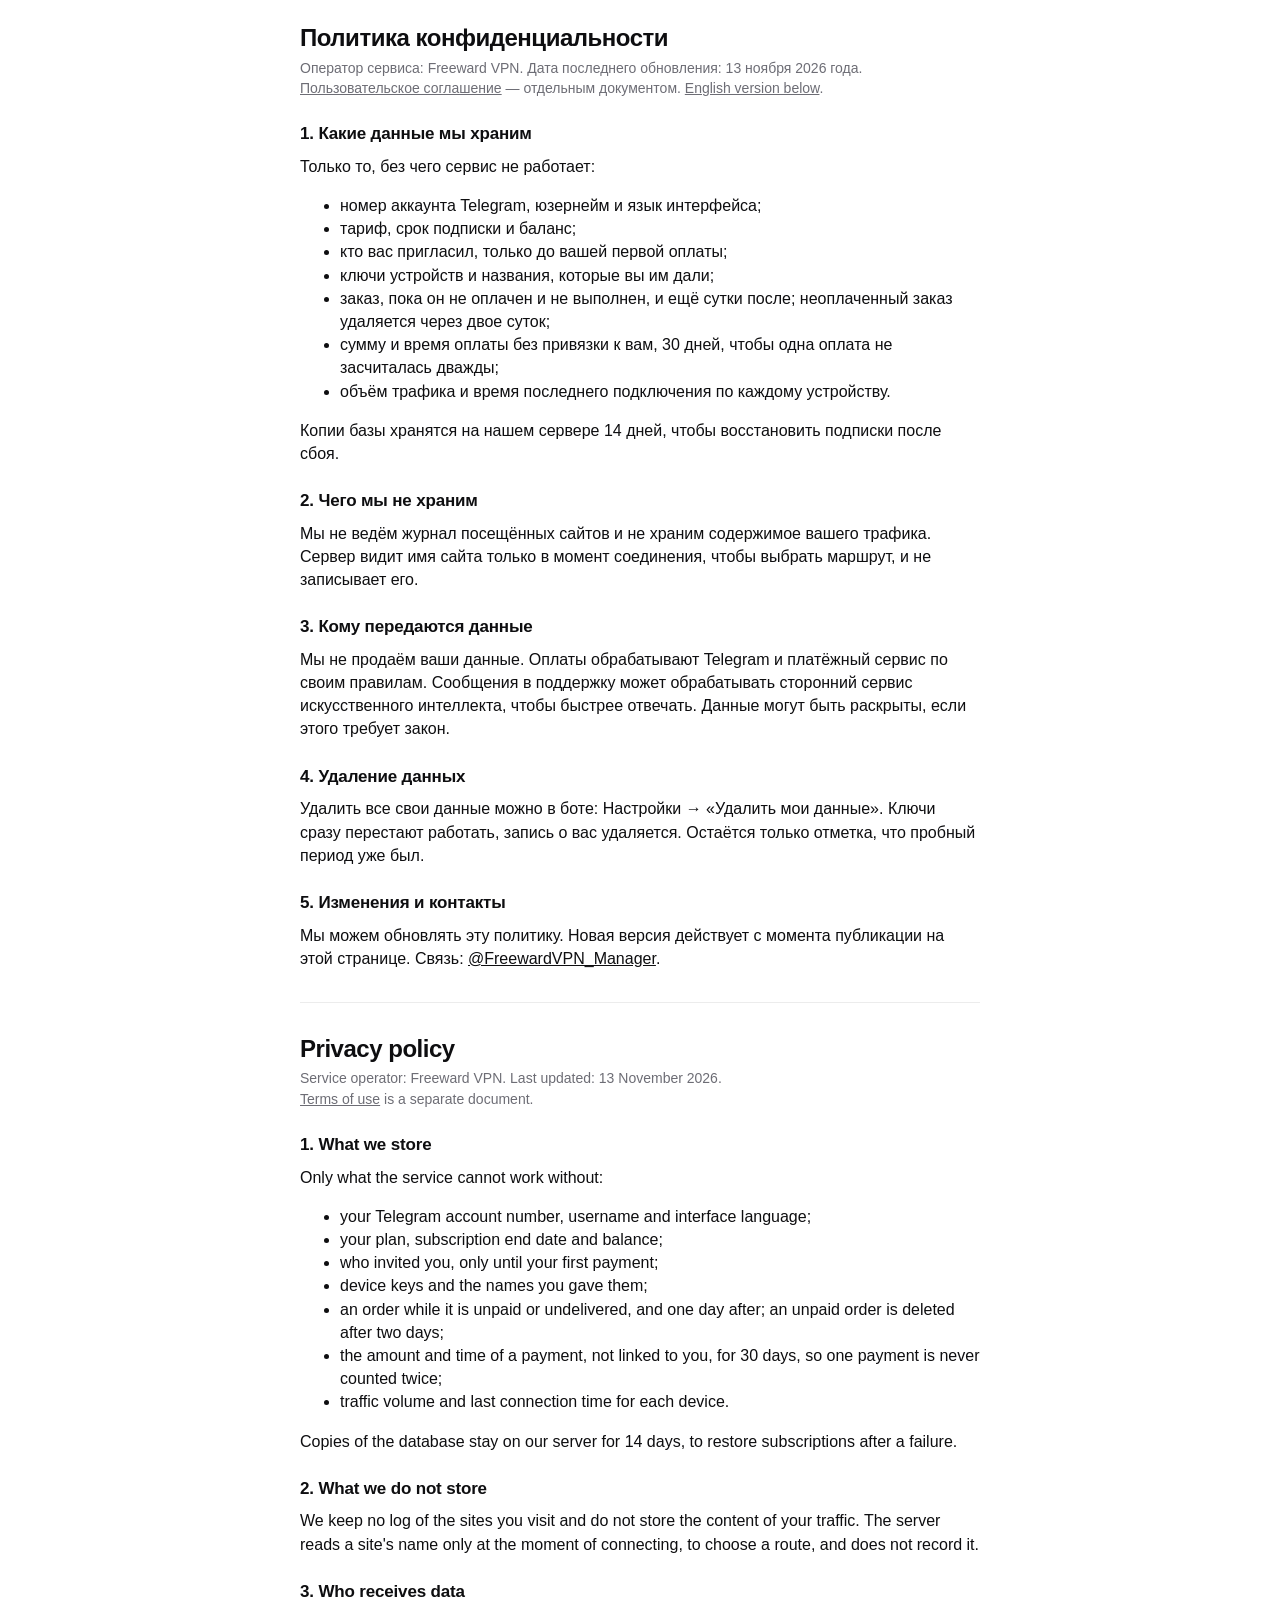
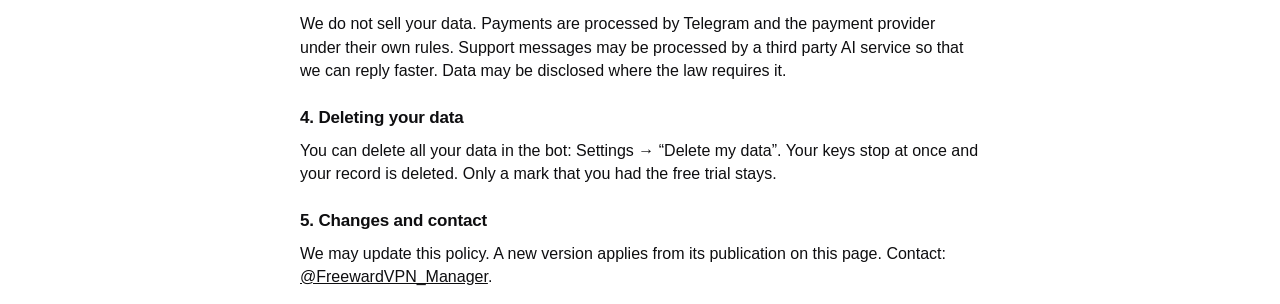
==== privacy.html @ 2f69c4b9 "Freeward VPN: public site for payment moderation" ====
<!doctype html>
<html>
<head>
  <meta charset="utf-8">
  <meta name="viewport" content="width=device-width, initial-scale=1">
  <title>Freeward VPN: политика конфиденциальности</title>
  <link rel="stylesheet" href="style.css">
</head>
<body class="document">
  <main>
    <h1>Политика конфиденциальности</h1>
    <p class="hint">Оператор сервиса: Freeward VPN. Дата последнего обновления: 13 ноября 2026 года.</p>
    <p class="hint"><a href="terms.html">Пользовательское соглашение</a> — отдельным документом. <a href="#en">English version below</a>.</p>

    <h2>1. Какие данные мы храним</h2>
    <p>Только то, без чего сервис не работает:</p>
    <ul>
      <li>номер аккаунта Telegram, юзернейм и язык интерфейса;</li>
      <li>тариф, срок подписки и баланс;</li>
      <li>кто вас пригласил, только до вашей первой оплаты;</li>
      <li>ключи устройств и названия, которые вы им дали;</li>
      <li>заказ, пока он не оплачен и не выполнен, и ещё сутки после; неоплаченный заказ удаляется через двое суток;</li>
      <li>сумму и время оплаты без привязки к вам, 30 дней, чтобы одна оплата не засчиталась дважды;</li>
      <li>объём трафика и время последнего подключения по каждому устройству.</li>
    </ul>
    <p>Копии базы хранятся на нашем сервере 14 дней, чтобы восстановить подписки после сбоя.</p>

    <h2>2. Чего мы не храним</h2>
    <p>Мы не ведём журнал посещённых сайтов и не храним содержимое вашего трафика. Сервер видит имя сайта только в момент соединения, чтобы выбрать маршрут, и не записывает его.</p>

    <h2>3. Кому передаются данные</h2>
    <p>Мы не продаём ваши данные. Оплаты обрабатывают Telegram и платёжный сервис по своим правилам. Сообщения в поддержку может обрабатывать сторонний сервис искусственного интеллекта, чтобы быстрее отвечать. Данные могут быть раскрыты, если этого требует закон.</p>

    <h2>4. Удаление данных</h2>
    <p>Удалить все свои данные можно в боте: Настройки → «Удалить мои данные». Ключи сразу перестают работать, запись о вас удаляется. Остаётся только отметка, что пробный период уже был.</p>

    <h2>5. Изменения и контакты</h2>
    <p>Мы можем обновлять эту политику. Новая версия действует с момента публикации на этой странице. Связь: <a href="https://t.me/FreewardVPN_Manager">@FreewardVPN_Manager</a>.</p>

    <hr>

    <h1 id="en">Privacy policy</h1>
    <p class="hint">Service operator: Freeward VPN. Last updated: 13 November 2026.</p>
    <p class="hint"><a href="terms.html">Terms of use</a> is a separate document.</p>

    <h2>1. What we store</h2>
    <p>Only what the service cannot work without:</p>
    <ul>
      <li>your Telegram account number, username and interface language;</li>
      <li>your plan, subscription end date and balance;</li>
      <li>who invited you, only until your first payment;</li>
      <li>device keys and the names you gave them;</li>
      <li>an order while it is unpaid or undelivered, and one day after; an unpaid order is deleted after two days;</li>
      <li>the amount and time of a payment, not linked to you, for 30 days, so one payment is never counted twice;</li>
      <li>traffic volume and last connection time for each device.</li>
    </ul>
    <p>Copies of the database stay on our server for 14 days, to restore subscriptions after a failure.</p>

    <h2>2. What we do not store</h2>
    <p>We keep no log of the sites you visit and do not store the content of your traffic. The server reads a site's name only at the moment of connecting, to choose a route, and does not record it.</p>

    <h2>3. Who receives data</h2>
    <p>We do not sell your data. Payments are processed by Telegram and the payment provider under their own rules. Support messages may be processed by a third party AI service so that we can reply faster. Data may be disclosed where the law requires it.</p>

    <h2>4. Deleting your data</h2>
    <p>You can delete all your data in the bot: Settings → “Delete my data”. Your keys stop at once and your record is deleted. Only a mark that you had the free trial stays.</p>

    <h2>5. Changes and contact</h2>
    <p>We may update this policy. A new version applies from its publication on this page. Contact: <a href="https://t.me/FreewardVPN_Manager">@FreewardVPN_Manager</a>.</p>
  </main>
</body>
</html>
---- style.css ----
/* One black and white look, the same as the logo. Telegram's own theme colours
   are not used: they differ between apps and turn the brand a muddy blue. */
:root {
  --bg: #ffffff;
  --surface: #f4f4f6;
  --soft: #e9e9ed;
  --line: rgb(14 14 16 / .08);
  --fg: #0e0e10;
  --muted: #6d6d75;
  --accent: #0e0e10;
  --on-accent: #ffffff;
  --good: #1f9d55;
  --bad: #d6453d;

  /* A soft overshoot, the feel of iOS springs. */
  --spring: linear(0, .009, .035 2.1%, .141 4.4%, .723 12.9%, .938 16.7%, 1.017, 1.077,
    1.121, 1.149 24.3%, 1.159, 1.163, 1.161, 1.154 29.9%, 1.129 32.8%, 1.051 39.6%,
    1.017 43.1%, .991, .977 51%, .974 53.8%, .975 57.1%, .997 69.8%, 1.003 76.9%, 1);
  --smooth: cubic-bezier(.22, 1, .36, 1);
  --tab-height: 62px;
  --bottom: max(env(safe-area-inset-bottom), var(--tg-safe-area-inset-bottom, 0px));
}

:root[data-theme="dark"] {
  --bg: #0e0e10;
  --surface: #18181c;
  --soft: #26262c;
  --line: rgb(255 255 255 / .08);
  --fg: #ffffff;
  --muted: #92929b;
  --accent: #ffffff;
  --on-accent: #0e0e10;
  --good: #37c978;
  --bad: #ff6b62;
}

@media (prefers-color-scheme: dark) {
  :root:not([data-theme="light"]) {
    --bg: #0e0e10;
    --surface: #18181c;
    --soft: #26262c;
    --line: rgb(255 255 255 / .08);
    --fg: #ffffff;
    --muted: #92929b;
    --accent: #ffffff;
    --on-accent: #0e0e10;
    --good: #37c978;
    --bad: #ff6b62;
  }
}

* { box-sizing: border-box; -webkit-tap-highlight-color: transparent; }

html { background: var(--bg); }

body {
  margin: 0;
  min-height: 100vh;
  overflow-x: hidden;
  background: var(--bg);
  color: var(--fg);
  font: 16px/1.45 -apple-system, BlinkMacSystemFont, "Segoe UI", Roboto, "Helvetica Neue", sans-serif;
  -webkit-font-smoothing: antialiased;
}

main {
  width: 100%;
  max-width: 520px;
  margin: 0 auto;
  padding: 16px 16px calc(var(--tab-height) + var(--bottom) + 24px);
}

/* Everything on a screen arrives one after another, from where the finger went. */
section > *, .tiles > *, #more-list > *, #device-list > * { animation: rise .6s var(--smooth) backwards; }
section > :nth-child(2) { animation-delay: .03s; }
section > :nth-child(3) { animation-delay: .06s; }
section > :nth-child(4) { animation-delay: .09s; }
section > :nth-child(5) { animation-delay: .12s; }
section > :nth-child(n + 6) { animation-delay: .15s; }
.tiles > :nth-child(1), #more-list > :nth-child(1), #device-list > :nth-child(1) { animation-delay: .08s; }
.tiles > :nth-child(2), #more-list > :nth-child(2), #device-list > :nth-child(2) { animation-delay: .12s; }
.tiles > :nth-child(3), #more-list > :nth-child(3), #device-list > :nth-child(3) { animation-delay: .16s; }
.tiles > :nth-child(4), #more-list > :nth-child(4), #device-list > :nth-child(4) { animation-delay: .2s; }
#more-list > :nth-child(n + 5), #device-list > :nth-child(n + 5) { animation-delay: .24s; }

h1 { font-size: 28px; line-height: 1.15; letter-spacing: -.025em; margin: 8px 0 6px; font-weight: 750; }
h2 { font-size: 17px; letter-spacing: -.01em; margin: 26px 0 8px; font-weight: 700; }
p { margin: 0; }
.muted { color: var(--muted); }
.small { font-size: 14px; }
.center { text-align: center; margin-top: 20px; }
.pre { white-space: pre-line; }

@keyframes rise {
  from { opacity: 0; transform: translate(var(--from-x, 0), var(--from-y, 12px)); }
  to { opacity: 1; transform: none; }
}

@keyframes grow { from { transform: scaleX(0); } }
@keyframes pop { 40% { transform: scale(1.22); } }

@keyframes logo-in {
  from { opacity: 0; transform: scale(.4) rotate(-14deg); }
  to { opacity: 1; transform: none; }
}

@keyframes breathe { 50% { transform: scale(1.05); } }

/* Top line of the home screen. */
.top { display: flex; align-items: center; gap: 10px; }
.top strong { font-size: 17px; letter-spacing: -.01em; flex: 1; }

.cross {
  width: 20px;
  height: 26px;
  background: var(--fg);
  mask: url(logo.svg) center / contain no-repeat;
  -webkit-mask: url(logo.svg) center / contain no-repeat;
}

.pill {
  display: inline-flex;
  align-items: center;
  gap: 7px;
  padding: 6px 12px;
  border-radius: 99px;
  background: var(--surface);
  color: var(--muted);
  font-size: 13px;
  font-weight: 600;
}

.pill::before {
  content: "";
  width: 8px;
  height: 8px;
  border-radius: 50%;
  background: var(--muted);
}

.pill.on { color: var(--fg); }
.pill.on::before { background: var(--good); animation: pulse 2.2s ease-out infinite; }

@keyframes pulse {
  0% { box-shadow: 0 0 0 0 color-mix(in srgb, var(--good) 55%, transparent); }
  70%, 100% { box-shadow: 0 0 0 9px transparent; }
}

/* The living substance is the heart of the home screen. */
.hero { text-align: center; padding: 8px 0 18px; }
.hero h1 { margin-top: 0; }

.orb {
  display: grid;
  place-items: center;
  width: 216px;
  height: 216px;
  margin: 6px auto 8px;
}

.orb canvas { grid-area: 1 / 1; width: 100%; height: 100%; }

.orb .mark {
  grid-area: 1 / 1;
  width: 30px;
  height: 38px;
  background: var(--bg);
  mask: url(logo.svg) center / contain no-repeat;
  -webkit-mask: url(logo.svg) center / contain no-repeat;
}

.orb { transition: opacity .5s ease; animation: orb-in .8s var(--spring) backwards; }
.orb.sleep { opacity: .28; }

@keyframes orb-in {
  from { opacity: 0; transform: scale(.6); }
  to { opacity: 1; transform: none; }
}

.bar {
  height: 6px;
  max-width: 260px;
  margin: 14px auto 0;
  border-radius: 99px;
  background: var(--soft);
  overflow: hidden;
}

.bar i {
  display: block;
  height: 100%;
  border-radius: 99px;
  background: var(--fg);
  transform-origin: left;
  animation: grow 1.2s var(--smooth) .25s both;
}

.bar.low i { background: var(--bad); }

/* Buttons sink under the finger and spring back. */
button {
  display: flex;
  align-items: center;
  justify-content: center;
  gap: 8px;
  width: 100%;
  min-height: 52px;
  padding: 14px 16px;
  border: 0;
  border-radius: 16px;
  background: var(--surface);
  color: var(--fg);
  font: inherit;
  font-weight: 650;
  text-align: center;
  cursor: pointer;
  transition: transform .45s var(--spring), background-color .2s ease, color .2s ease, opacity .2s ease;
}

button:active { transform: scale(.97); transition-duration: .1s; }
button:disabled { opacity: .5; }
svg { flex: none; width: 22px; height: 22px; fill: currentColor; fill-rule: evenodd; }
.primary { background: var(--accent); color: var(--on-accent); }
.ghost { background: var(--surface); }
.ghost.small { width: auto; min-height: 38px; padding: 8px 14px; border-radius: 12px; background: var(--soft); font-size: 14px; flex: none; }
.stack { display: grid; gap: 8px; }
#screen-devices .primary, #screen-friends .primary, #doctor-fix { margin-top: 12px; }
#copy-ref, #doctor-support { margin-top: 8px; }

.panel {
  margin-top: 14px;
  padding: 16px;
  border-radius: 20px;
  background: var(--surface);
}

.panel h2 { margin: 0 0 10px; }

.steps { list-style: none; margin: 0; padding: 0; display: grid; gap: 12px; }
.steps li { display: flex; align-items: center; gap: 12px; }
.steps span { flex: 1; font-size: 15px; line-height: 1.3; }

.steps b {
  flex: none;
  display: grid;
  place-items: center;
  width: 28px;
  height: 28px;
  border-radius: 50%;
  background: var(--accent);
  color: var(--on-accent);
  font-size: 14px;
}

/* Four doors on the home screen. */
.tiles { display: grid; grid-template-columns: 1fr 1fr; gap: 8px; margin-top: 14px; }

.tile {
  display: block;
  min-height: 104px;
  padding: 14px;
  border-radius: 20px;
  text-align: left;
  font-weight: 650;
  line-height: 1.25;
}

.tile svg { display: block; margin-bottom: 12px; }
.tile small { display: block; margin-top: 2px; color: var(--muted); font-weight: 500; font-size: 13px; }

/* Rows in a list: devices, plans and the "More" tab. */
.list { display: grid; gap: 8px; margin-top: 14px; }
h2 + .list, h2 + .chips { margin-top: 0; }

.row {
  display: flex;
  align-items: center;
  justify-content: flex-start;
  min-height: 60px;
  padding: 12px 14px;
  gap: 12px;
  text-align: left;
  font-weight: 600;
  border-radius: 18px;
  background: var(--surface);
  outline: 2px solid transparent;
  outline-offset: -2px;
  transition: transform .5s var(--spring), outline-color .2s ease, background-color .2s ease;
}

.row > span:not(.icon):not(.end) { flex: 1; min-width: 0; line-height: 1.25; }
.row small { display: block; color: var(--muted); font-weight: 500; font-size: 13px; margin-top: 2px; }
.row .end { flex: none; color: var(--muted); font-size: 14px; font-weight: 600; }
.row .chevron { flex: none; display: grid; color: var(--muted); }
.row .chevron svg { width: 18px; height: 18px; }
.row[aria-pressed="true"] { outline-color: var(--fg); transform: scale(1.015); }
.row[aria-pressed="true"] .deal { animation: pop .5s var(--spring); }

.row .icon {
  flex: none;
  display: grid;
  place-items: center;
  width: 38px;
  height: 38px;
  border-radius: 12px;
  background: var(--soft);
}

.row .deal {
  margin-left: 8px;
  padding: 2px 7px;
  border-radius: 99px;
  background: var(--accent);
  color: var(--on-accent);
  font-size: 12px;
  font-style: normal;
  font-weight: 700;
}

.dot { flex: none; width: 10px; height: 10px; border-radius: 50%; background: var(--muted); }
.dot.on { background: var(--good); animation: pulse 2.2s ease-out infinite; }
.dot.off { background: var(--bad); }

/* Settings-style groups: rows share one card and part with a thin line. */
.group { overflow: hidden; border-radius: 20px; background: var(--surface); }
.group .row { width: 100%; min-height: 58px; border-radius: 0; background: transparent; }
.group .row + .row { box-shadow: inset 0 1px 0 var(--line); }
.group .row:active { transform: none; background: var(--soft); }
.group.settings { padding: 12px; }
.group.settings .langs { margin-top: 0; background: var(--soft); }
.group.settings .label { margin: 0 2px 8px; color: var(--muted); font-size: 14px; }
.group.settings .langs + .label { margin-top: 14px; }
#screen-more h2:first-of-type, #more-list h2:first-child { margin-top: 14px; }

/* Device and server counts sit side by side. */
.chips { display: grid; grid-template-columns: 1fr 1fr; gap: 8px; margin-top: 10px; }

.chips button {
  display: block;
  min-height: 72px;
  padding: 12px;
  border-radius: 18px;
  text-align: left;
  outline: 2px solid transparent;
  outline-offset: -2px;
  line-height: 1.25;
}

.chips small { display: block; color: var(--muted); font-weight: 500; font-size: 13px; margin-top: 3px; }
.chips button { transition: transform .5s var(--spring), outline-color .2s ease; }
.chips button[aria-pressed="true"] { outline-color: var(--fg); transform: scale(1.03); }

.switch { display: flex; align-items: center; gap: 12px; margin-top: 18px; font-weight: 600; cursor: pointer; }

.switch input {
  appearance: none;
  -webkit-appearance: none;
  flex: none;
  position: relative;
  width: 48px;
  height: 28px;
  margin: 0;
  border-radius: 99px;
  background: var(--soft);
  transition: background-color .2s ease;
}

.switch input::after {
  content: "";
  position: absolute;
  top: 3px;
  left: 3px;
  width: 22px;
  height: 22px;
  border-radius: 50%;
  background: var(--fg);
  transition: transform .4s var(--spring);
}

.switch input:checked { background: var(--good); }
.switch input:checked::after { transform: translateX(20px); background: #fff; }

#gift-box { display: grid; gap: 6px; margin-top: 12px; }

.numbers.single { grid-template-columns: 1fr; }
#status-page { margin-top: 12px; }
#friends-levels { font-size: 15px; }

.steps.page { margin: 16px 0; }
#tv-send, #give-send { margin-top: 12px; }

/* A country row fills up with its share of the votes. */
.vote { position: relative; overflow: hidden; }
.vote .fill { position: absolute; inset: 0 auto 0 0; background: var(--soft); transition: width .7s var(--smooth); }
.vote > span { position: relative; }

/* The answer to "am I protected?" */
.verdict { text-align: center; padding: 26px 18px; }
.verdict h2 { margin: 12px 0 6px; font-size: 22px; }
#protect-mark { display: grid; place-items: center; width: 72px; height: 72px; margin: 0 auto; border-radius: 50%; background: var(--soft); color: var(--muted); }
#protect-mark.on { background: var(--good); color: #fff; animation: pop .6s var(--spring); }
#protect-mark.off { background: var(--bad); color: #fff; animation: pop .6s var(--spring); }
#protect-mark svg { width: 40px; height: 40px; }
#protect-again { margin-top: 10px; }

/* The price stays in view while the plan is being chosen. */
.checkout {
  position: sticky;
  bottom: calc(var(--tab-height) + var(--bottom) + 8px);
  display: grid;
  gap: 8px;
  margin-top: 18px;
  padding: 12px;
  border-radius: 22px;
  background: var(--surface);
  box-shadow: 0 0 0 1px var(--line), 0 10px 30px rgb(0 0 0 / .18);
}

.sum { display: flex; justify-content: space-between; align-items: baseline; gap: 12px; padding: 2px 4px; }
.sum strong { font-size: 26px; font-variant-numeric: tabular-nums; letter-spacing: -.02em; white-space: nowrap; }
.checkout .ghost { background: var(--soft); }

.numbers { display: grid; grid-template-columns: repeat(3, 1fr); gap: 8px; margin-top: 16px; }

.numbers div { padding: 14px 10px; border-radius: 18px; background: var(--surface); text-align: center; }
.numbers b { display: block; font-size: 22px; letter-spacing: -.02em; font-variant-numeric: tabular-nums; }
.numbers span { color: var(--muted); font-size: 13px; }

.langs { display: grid; grid-template-columns: 1fr 1fr; gap: 4px; margin-top: 12px; padding: 4px; border-radius: 16px; background: var(--surface); }
.langs.thirds { grid-template-columns: repeat(3, 1fr); }
.langs.thirds button { font-size: 14px; line-height: 1.15; }
.langs button { min-height: 42px; padding: 8px; border-radius: 12px; background: transparent; color: var(--muted); }
.langs button[aria-pressed="true"] { background: var(--accent); color: var(--on-accent); }

/* The bar at the bottom, like any phone app. */
.tabs {
  position: fixed;
  left: 0;
  right: 0;
  bottom: 0;
  z-index: 3;
  display: flex;
  justify-content: center;
  padding: 6px 8px var(--bottom);
  background: color-mix(in srgb, var(--bg) 88%, transparent);
  backdrop-filter: blur(18px);
  -webkit-backdrop-filter: blur(18px);
  border-top: 1px solid var(--line);
}

.tabs-row { position: relative; display: flex; width: 100%; max-width: 496px; }

/* A soft pill slides under the chosen tab. */
.tab-mark {
  position: absolute;
  top: 0;
  bottom: 0;
  left: 0;
  width: 25%;
  padding: 0 4px;
  transition: transform .55s var(--spring);
}

.tab-mark::before { content: ""; display: block; height: 100%; border-radius: 16px; background: var(--soft); }

.tabs button {
  position: relative;
  flex: 1;
  flex-direction: column;
  gap: 2px;
  min-height: 52px;
  padding: 4px 2px;
  border-radius: 12px;
  background: transparent;
  color: var(--muted);
  font-size: 12px;
  font-weight: 600;
}

.tabs button[aria-current="page"] { color: var(--fg); }
.tabs button[aria-current="page"] svg { animation: pop .5s var(--spring); }
.tabs svg { width: 24px; height: 24px; }

/* Device actions rise from the bottom. */
.sheet {
  position: fixed;
  inset: 0;
  z-index: 6;
  display: flex;
  align-items: flex-end;
  justify-content: center;
  background: rgb(0 0 0 / .5);
  backdrop-filter: blur(6px);
  -webkit-backdrop-filter: blur(6px);
  animation: fade .25s ease both;
}

.sheet.closing { animation: fade .24s ease reverse both; }
.sheet.closing .sheet-card { animation: slide .24s ease-in reverse both; }

.sheet-card {
  display: grid;
  gap: 8px;
  width: 100%;
  max-width: 520px;
  padding: 20px 16px calc(16px + var(--bottom));
  border-radius: 26px 26px 0 0;
  background: var(--bg);
  animation: slide .6s var(--spring) both;
}

.sheet-card h2 { margin: 0; font-size: 22px; overflow-wrap: anywhere; }
.sheet-card > .muted { margin-bottom: 6px; }
.danger { color: var(--bad); }

.rename { display: grid; gap: 8px; }

input:not([type]) {
  width: 100%;
  padding: 14px 16px;
  border: 0;
  border-radius: 16px;
  background: var(--surface);
  color: var(--fg);
  font: inherit;
  outline: 2px solid transparent;
}

input:not([type]):focus { outline-color: var(--fg); }

@keyframes fade { from { opacity: 0; } }
@keyframes slide { from { transform: translateY(100%); } }

.waiting { color: var(--muted); font-size: 14px; padding: 10px 2px; }

.toast {
  position: fixed;
  left: 16px;
  right: 16px;
  bottom: calc(var(--tab-height) + var(--bottom) + 14px);
  z-index: 7;
  max-width: 488px;
  margin: 0 auto;
  padding: 14px 16px;
  border-radius: 16px;
  background: var(--fg);
  color: var(--bg);
  font-weight: 600;
  text-align: center;
  transform: translateY(calc(100% + var(--tab-height) + var(--bottom) + 30px));
  visibility: hidden;
  transition: transform .55s var(--spring);
}

.toast.show { transform: none; visibility: visible; }

/* Success: drops of the substance splash out from the centre. */
.burst { position: fixed; inset: 0; z-index: 5; display: grid; place-items: center; pointer-events: none; }

.burst i {
  grid-area: 1 / 1;
  width: var(--size);
  height: var(--size);
  border-radius: 50%;
  background: var(--fg);
  animation: splash 1.1s var(--smooth) both;
}

@keyframes splash {
  from { opacity: 1; transform: translate(0, 0) scale(.3); }
  70% { opacity: 1; }
  to { opacity: 0; transform: translate(var(--dx), var(--dy)) scale(1); }
}

/* The public page shares the app's look; its links only dress as buttons. */
.button {
  display: flex;
  align-items: center;
  justify-content: center;
  min-height: 52px;
  padding: 14px 16px;
  border-radius: 16px;
  font-weight: 650;
  text-align: center;
  text-decoration: none;
}

a.primary { color: var(--on-accent); }
a.ghost { color: var(--fg); }
.site main { padding-bottom: 32px; }
.site .tile { min-height: 96px; background: var(--surface); }
.site .steps { margin-top: 4px; }
.site .center a { color: inherit; }

/* Long text pages. */
.document { padding: 16px; }
.document main { max-width: 680px; padding: 0; }
.document h1 { font-size: 24px; letter-spacing: -.02em; }
.document h2 { margin-top: 24px; }
.document a { color: inherit; }
.document hr { margin: 32px 0; border: 0; border-top: 1px solid var(--line); }
.document h3 { margin-top: 20px; font-size: 16px; }
.document .hint { color: var(--muted); font-size: 14px; }
.document table { width: 100%; border-collapse: collapse; margin: 12px 0; font-size: 15px; }
.document th, .document td { text-align: left; padding: 8px 10px; border-bottom: 1px solid var(--line); vertical-align: top; }
.document th { font-weight: 600; }

/* The loading screen, black or white to match Telegram. */
.splash {
  position: fixed;
  inset: 0;
  z-index: 10;
  display: grid;
  place-items: center;
  background: var(--paper);
  transition: opacity .6s var(--smooth), transform .7s var(--smooth);
}

.splash.dark { --paper: #0e0e10; }
.splash.light { --paper: #ffffff; }
.splash.done { opacity: 0; transform: scale(1.12); pointer-events: none; }

.splash canvas {
  grid-area: 1 / 1;
  width: min(86vw, 340px);
  height: min(86vw, 340px);
  animation: logo-in .8s var(--spring) both;
}

/* The logo is cut out of the drop in the colour of the background. */
.splash .mark {
  grid-area: 1 / 1;
  width: 46px;
  height: 59px;
  background: var(--paper);
  mask: url(logo.svg) center / contain no-repeat;
  -webkit-mask: url(logo.svg) center / contain no-repeat;
  animation: logo-in .9s var(--spring) .1s both, breathe 3.4s ease-in-out 1s infinite;
}

[hidden] { display: none !important; }

@media (prefers-reduced-motion: reduce) {
  *, *::before, *::after {
    animation-duration: .01ms !important;
    animation-iteration-count: 1 !important;
    transition-duration: .01ms !important;
  }
}
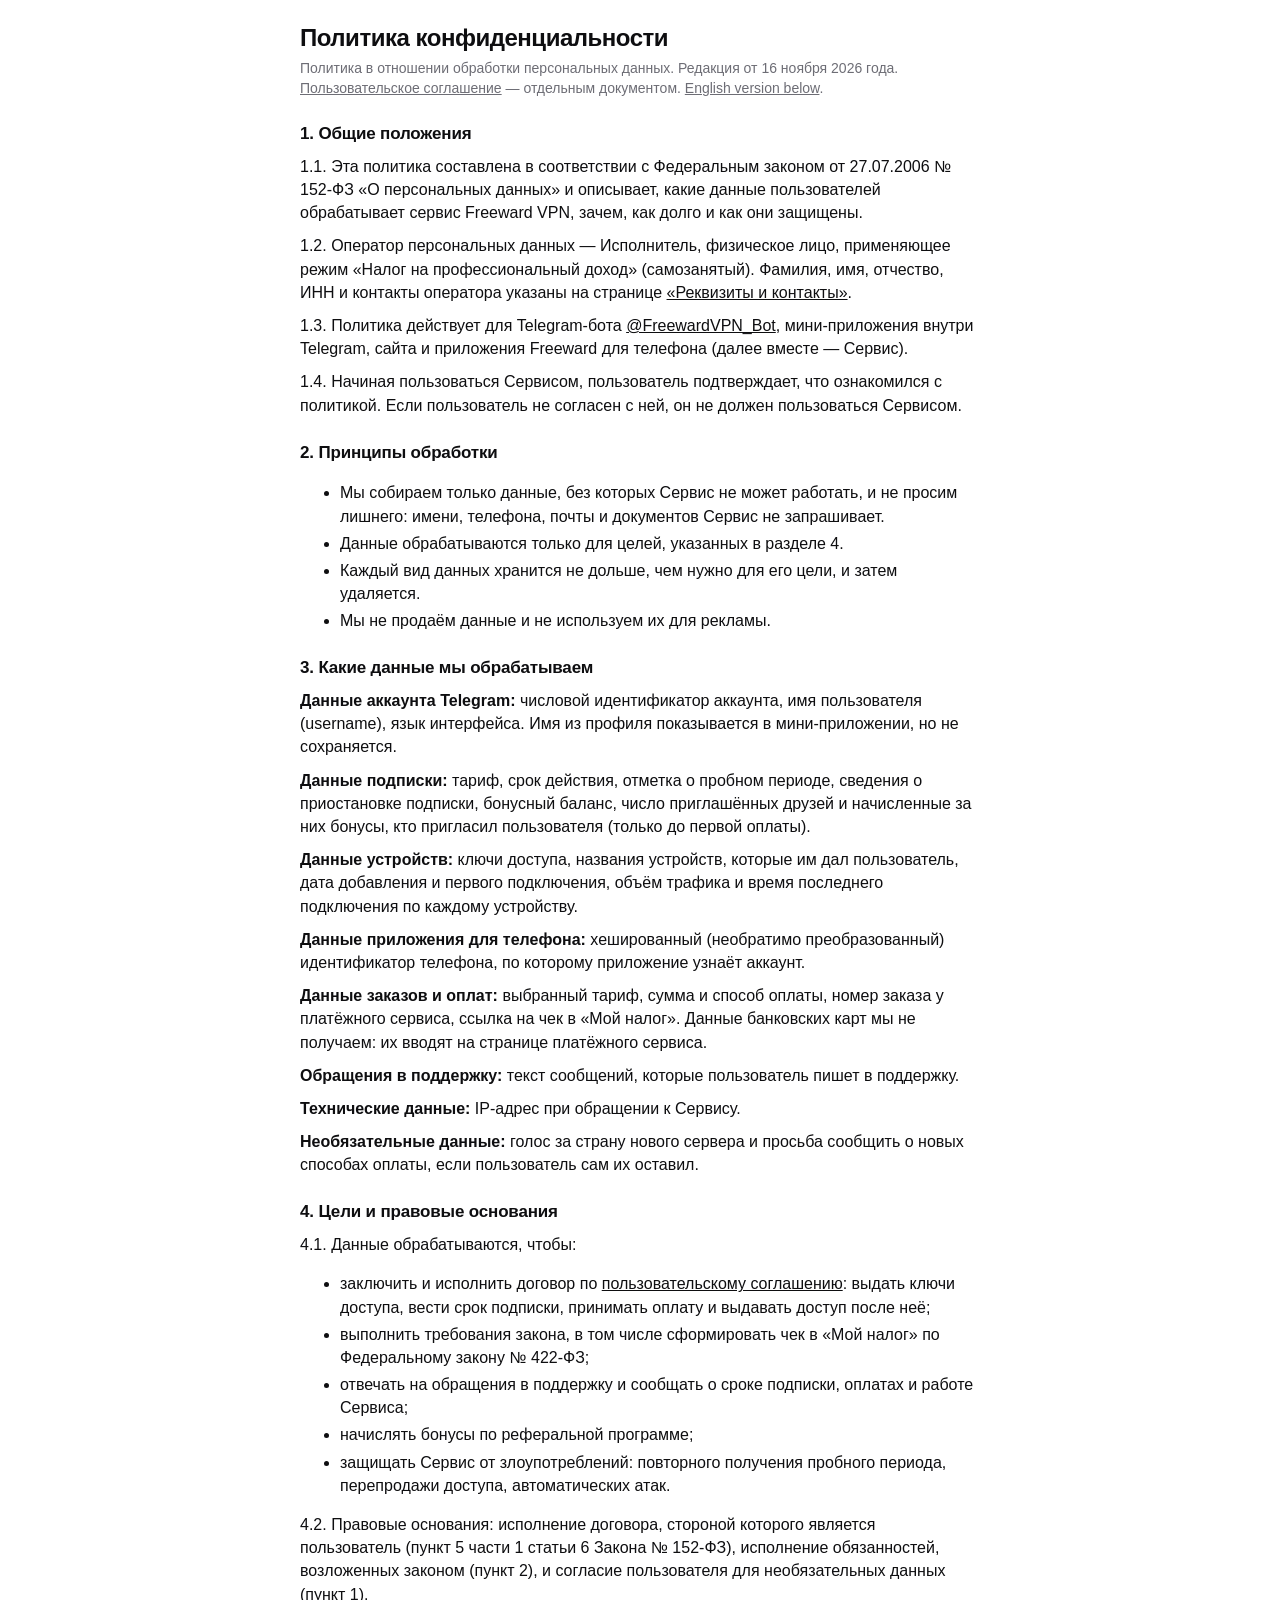
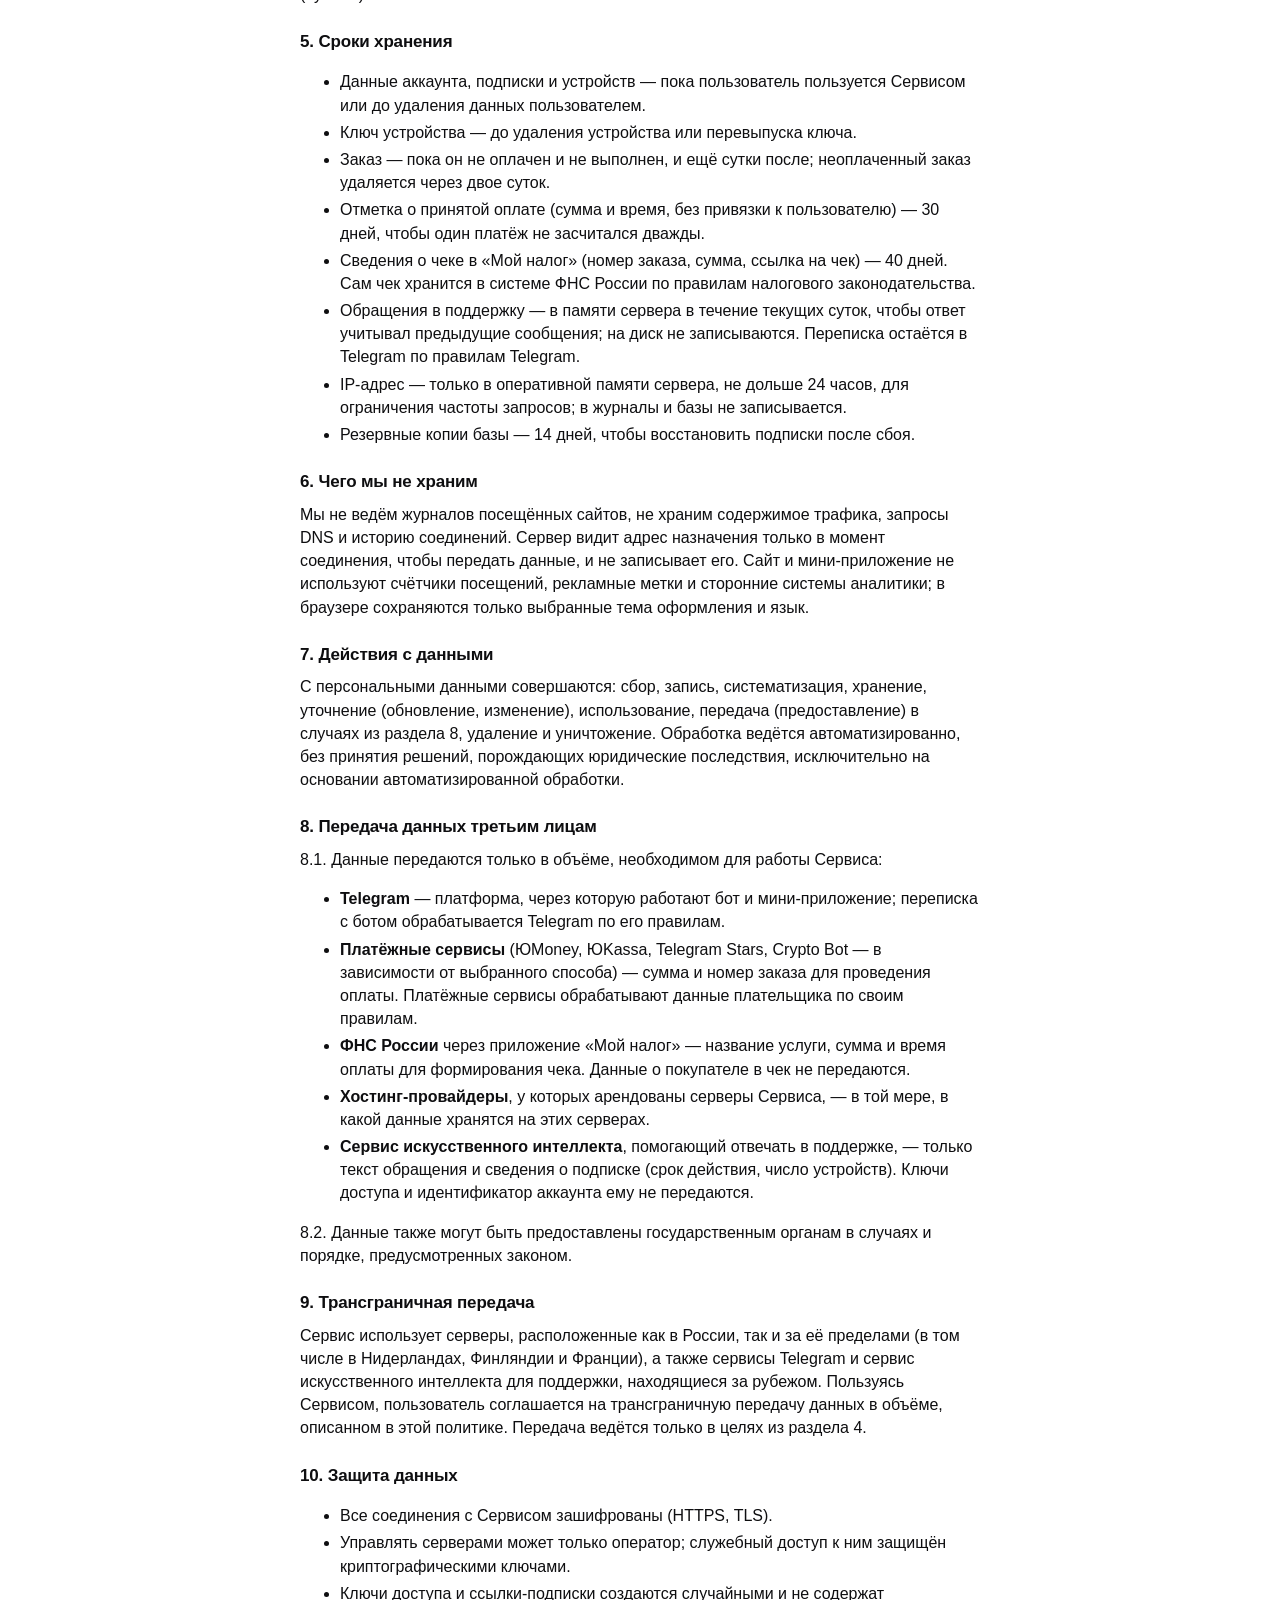
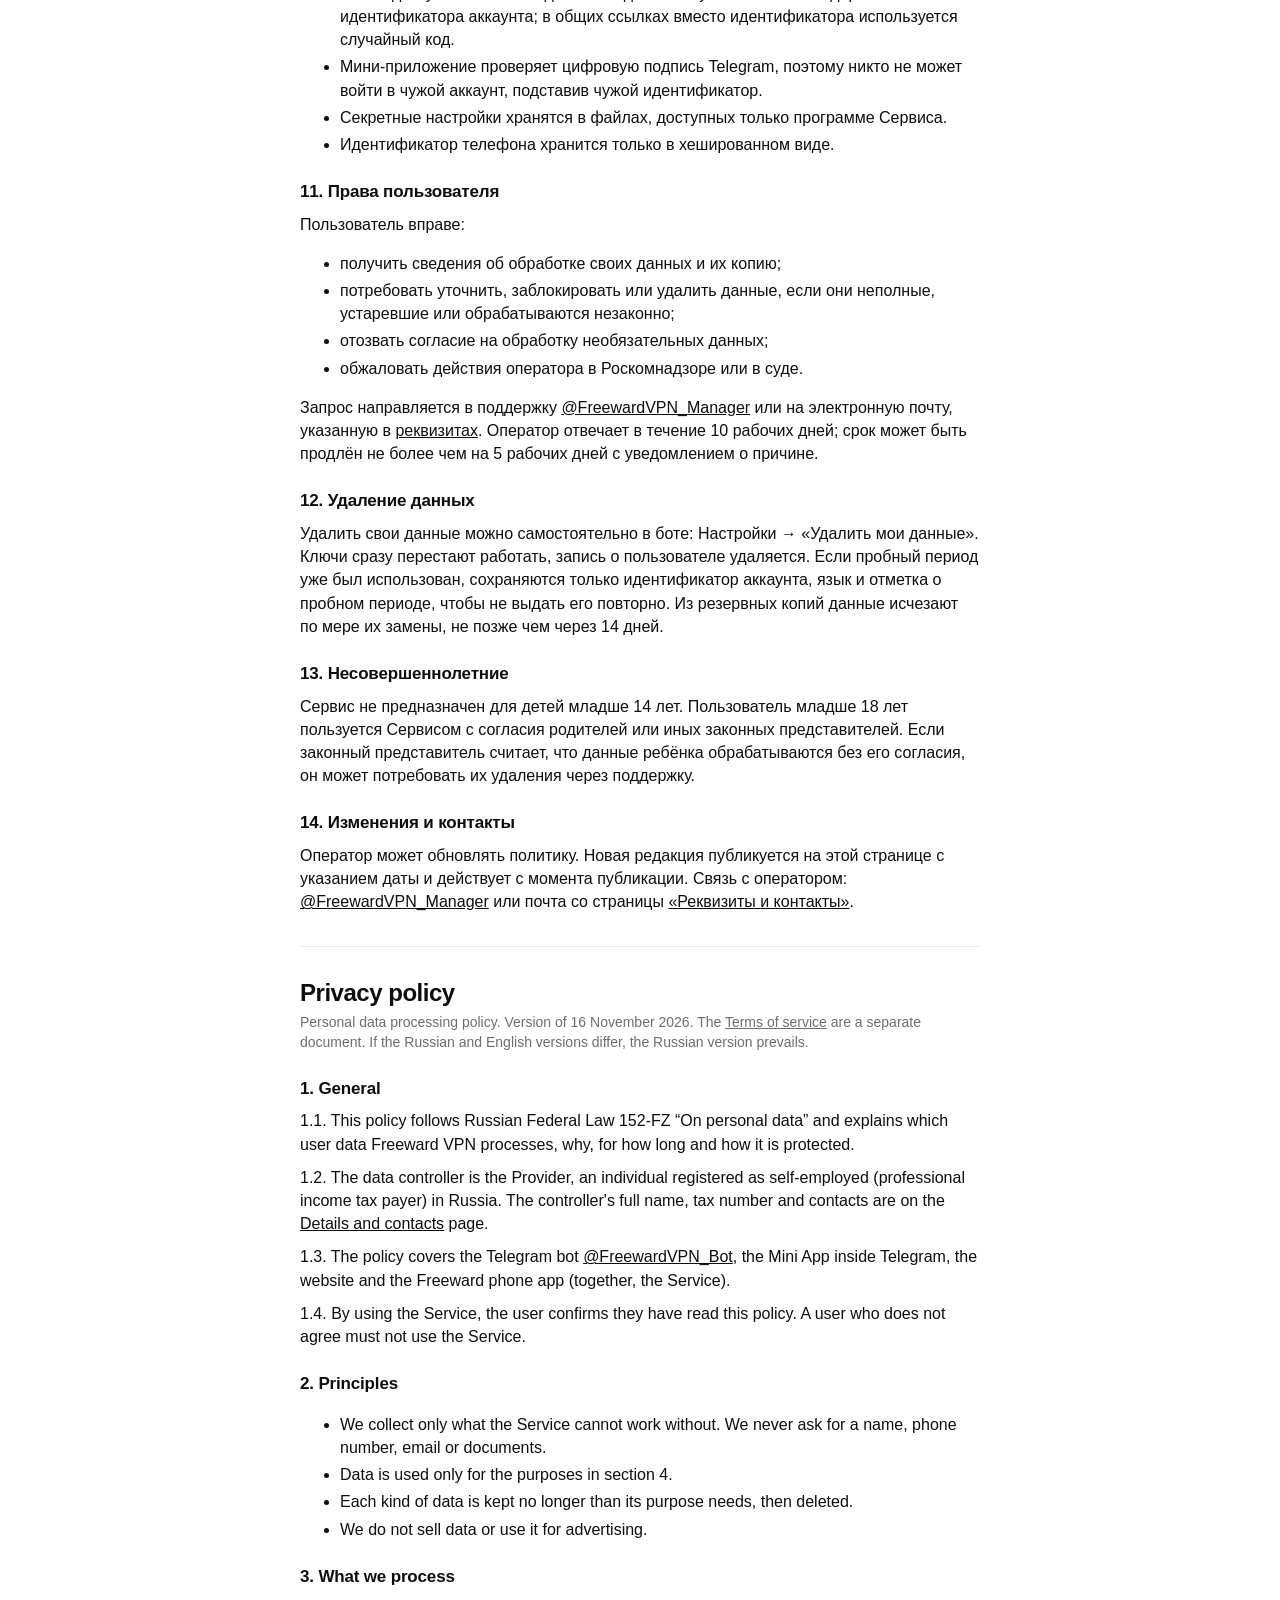
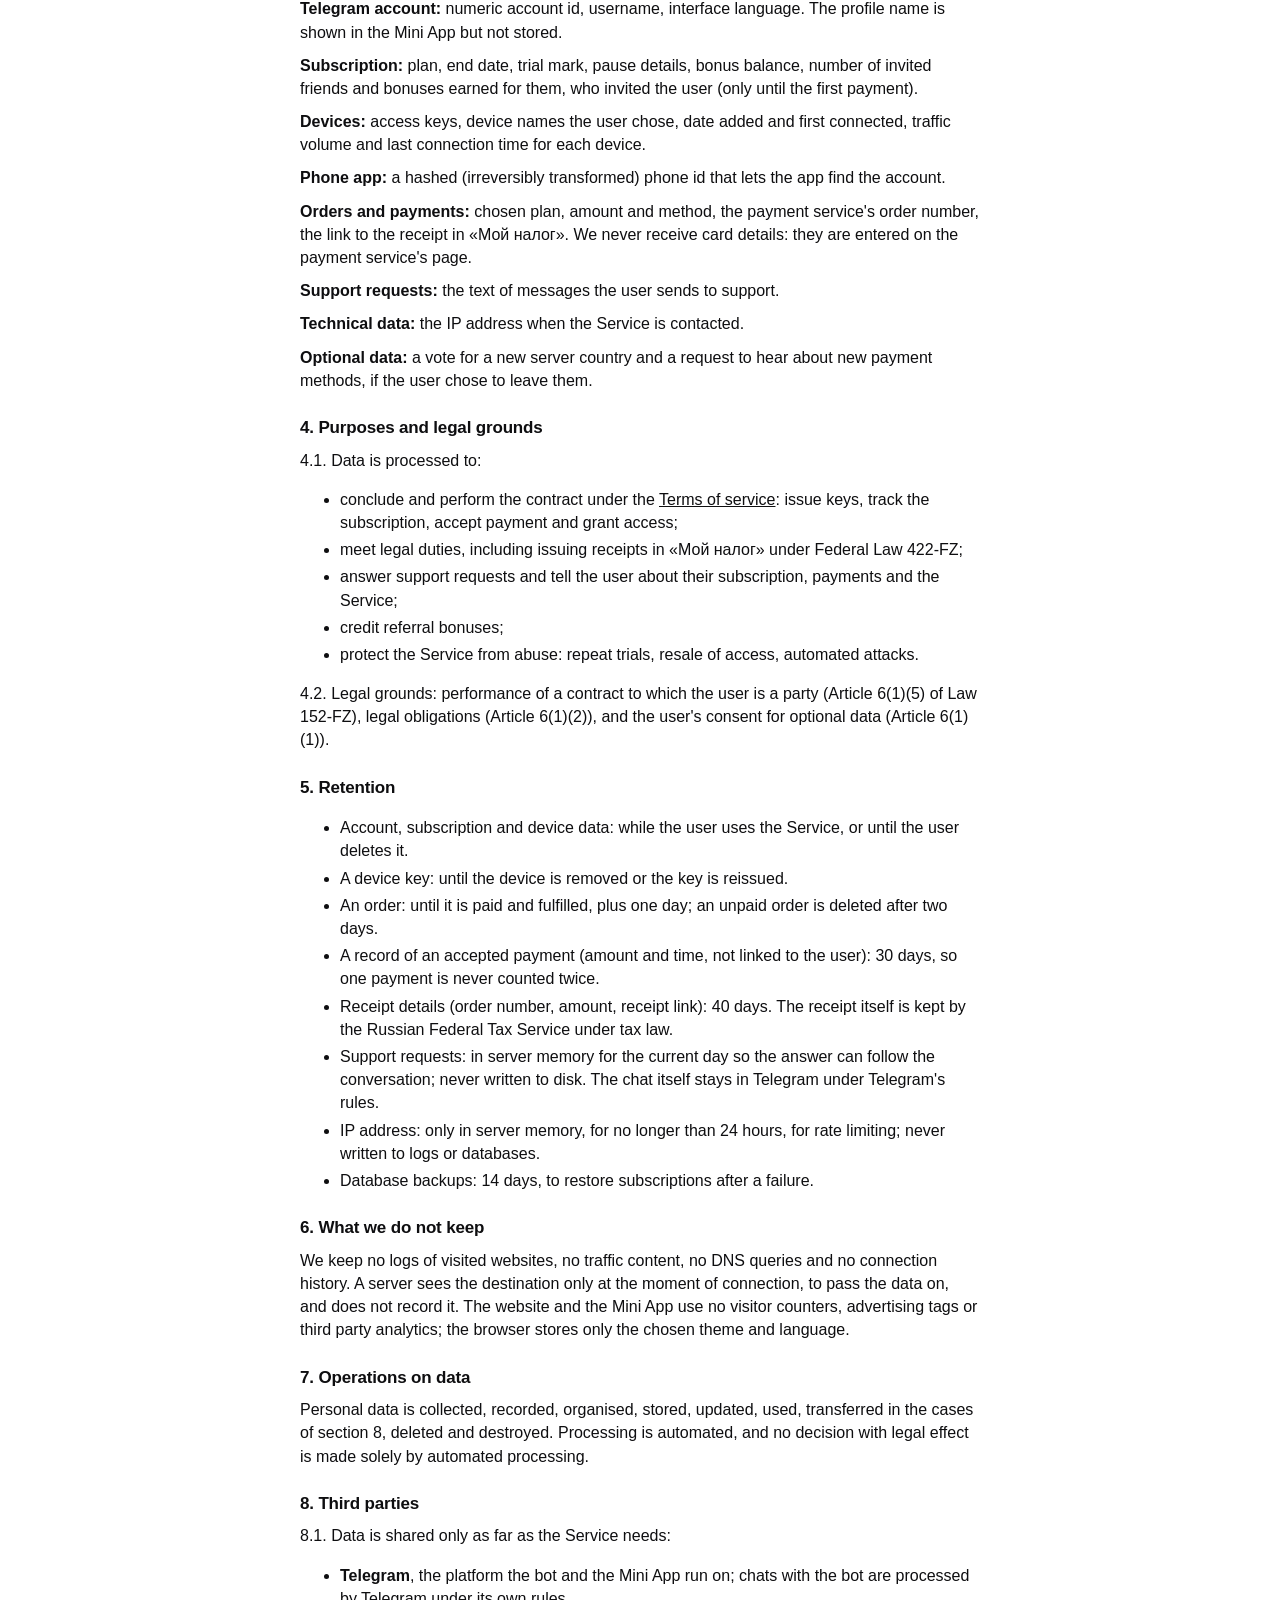
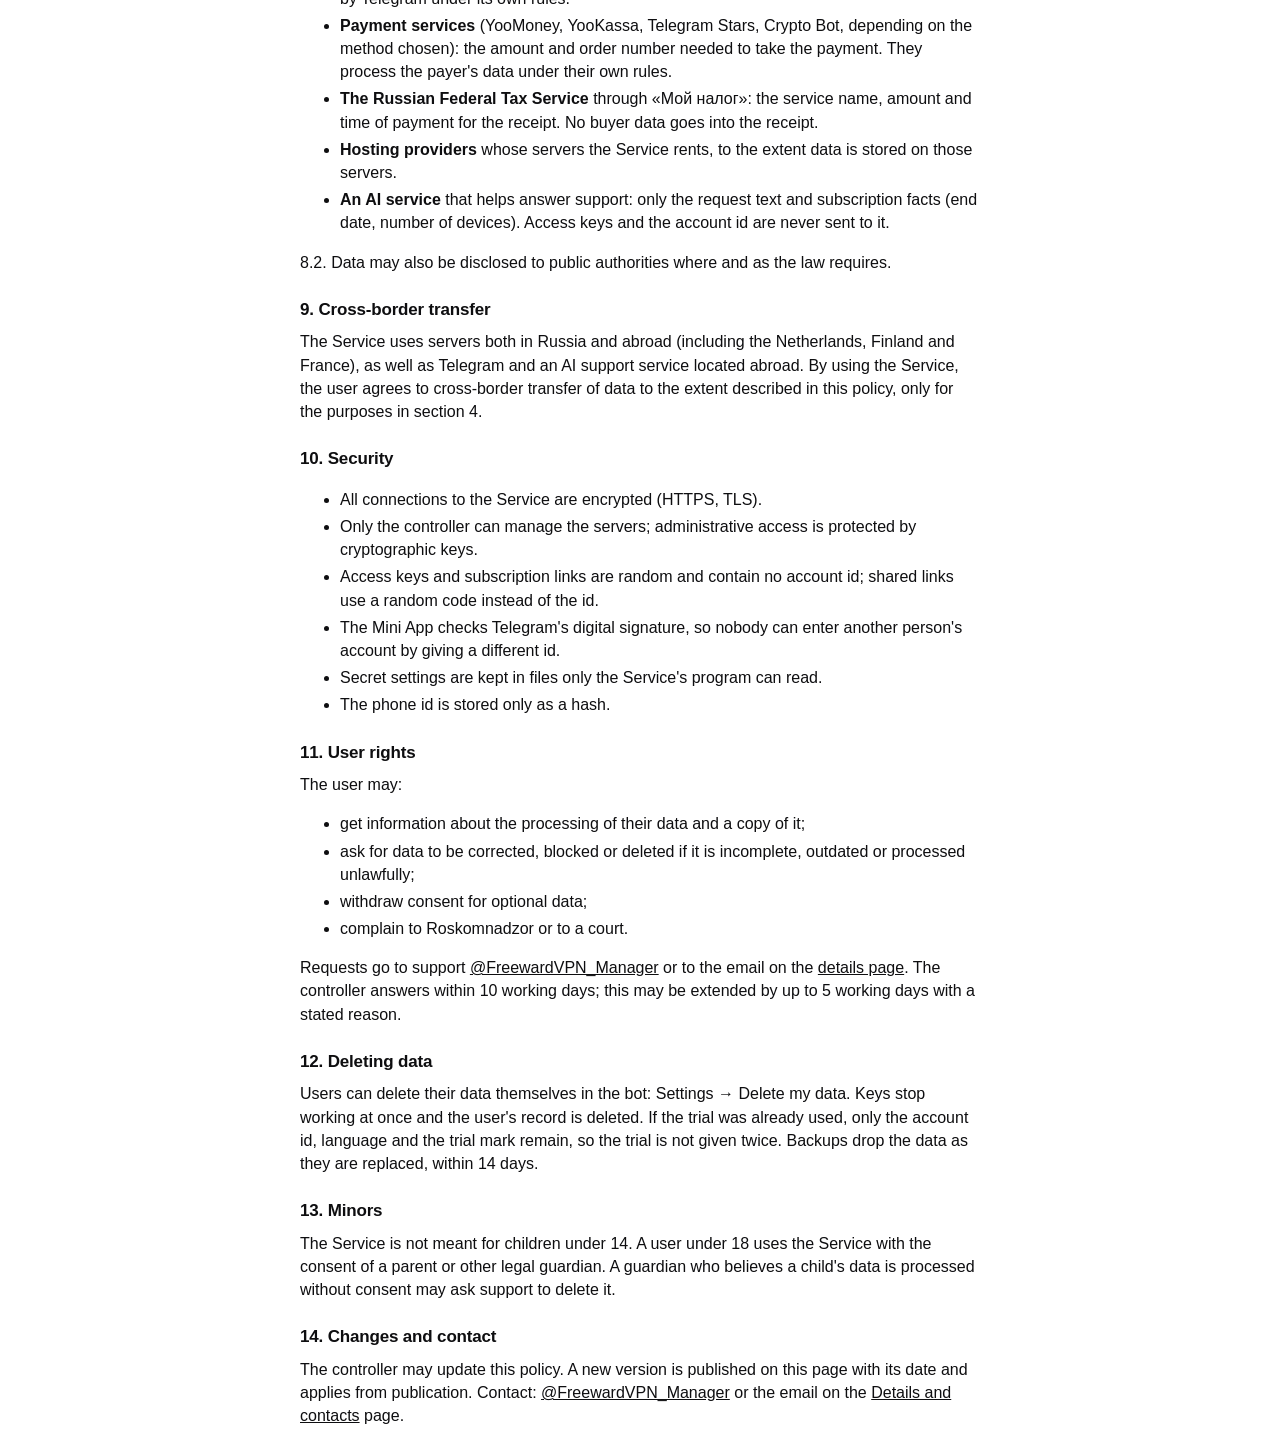
==== commit b5c0e69a: "Full terms and privacy policy" ====
--- a/privacy.html
+++ b/privacy.html
@@ -9,64 +9,204 @@
 <body class="document">
   <main>
     <h1>Политика конфиденциальности</h1>
-    <p class="hint">Оператор сервиса: Freeward VPN. Дата последнего обновления: 13 ноября 2026 года.</p>
-    <p class="hint"><a href="terms.html">Пользовательское соглашение</a> — отдельным документом. <a href="#en">English version below</a>.</p>
-
-    <h2>1. Какие данные мы храним</h2>
-    <p>Только то, без чего сервис не работает:</p>
-    <ul>
-      <li>номер аккаунта Telegram, юзернейм и язык интерфейса;</li>
-      <li>тариф, срок подписки и баланс;</li>
-      <li>кто вас пригласил, только до вашей первой оплаты;</li>
-      <li>ключи устройств и названия, которые вы им дали;</li>
-      <li>заказ, пока он не оплачен и не выполнен, и ещё сутки после; неоплаченный заказ удаляется через двое суток;</li>
-      <li>сумму и время оплаты без привязки к вам, 30 дней, чтобы одна оплата не засчиталась дважды;</li>
-      <li>объём трафика и время последнего подключения по каждому устройству.</li>
-    </ul>
-    <p>Копии базы хранятся на нашем сервере 14 дней, чтобы восстановить подписки после сбоя.</p>
-
-    <h2>2. Чего мы не храним</h2>
-    <p>Мы не ведём журнал посещённых сайтов и не храним содержимое вашего трафика. Сервер видит имя сайта только в момент соединения, чтобы выбрать маршрут, и не записывает его.</p>
-
-    <h2>3. Кому передаются данные</h2>
-    <p>Мы не продаём ваши данные. Оплаты обрабатывают Telegram и платёжный сервис по своим правилам. Сообщения в поддержку может обрабатывать сторонний сервис искусственного интеллекта, чтобы быстрее отвечать. Данные могут быть раскрыты, если этого требует закон.</p>
-
-    <h2>4. Удаление данных</h2>
-    <p>Удалить все свои данные можно в боте: Настройки → «Удалить мои данные». Ключи сразу перестают работать, запись о вас удаляется. Остаётся только отметка, что пробный период уже был.</p>
-
-    <h2>5. Изменения и контакты</h2>
-    <p>Мы можем обновлять эту политику. Новая версия действует с момента публикации на этой странице. Связь: <a href="https://t.me/FreewardVPN_Manager">@FreewardVPN_Manager</a>.</p>
+    <p class="hint">Политика в отношении обработки персональных данных. Редакция от 16 ноября 2026 года. <a href="terms.html">Пользовательское соглашение</a> — отдельным документом. <a href="#en">English version below</a>.</p>
+
+    <h2>1. Общие положения</h2>
+    <p>1.1. Эта политика составлена в соответствии с Федеральным законом от 27.07.2006 № 152-ФЗ «О персональных данных» и описывает, какие данные пользователей обрабатывает сервис Freeward VPN, зачем, как долго и как они защищены.</p>
+    <p>1.2. Оператор персональных данных — Исполнитель, физическое лицо, применяющее режим «Налог на профессиональный доход» (самозанятый). Фамилия, имя, отчество, ИНН и контакты оператора указаны на странице <a href="requisites.html">«Реквизиты и контакты»</a>.</p>
+    <p>1.3. Политика действует для Telegram-бота <a href="https://t.me/FreewardVPN_Bot">@FreewardVPN_Bot</a>, мини-приложения внутри Telegram, сайта и приложения Freeward для телефона (далее вместе — Сервис).</p>
+    <p>1.4. Начиная пользоваться Сервисом, пользователь подтверждает, что ознакомился с политикой. Если пользователь не согласен с ней, он не должен пользоваться Сервисом.</p>
+
+    <h2>2. Принципы обработки</h2>
+    <ul>
+      <li>Мы собираем только данные, без которых Сервис не может работать, и не просим лишнего: имени, телефона, почты и документов Сервис не запрашивает.</li>
+      <li>Данные обрабатываются только для целей, указанных в разделе 4.</li>
+      <li>Каждый вид данных хранится не дольше, чем нужно для его цели, и затем удаляется.</li>
+      <li>Мы не продаём данные и не используем их для рекламы.</li>
+    </ul>
+
+    <h2>3. Какие данные мы обрабатываем</h2>
+    <p><b>Данные аккаунта Telegram:</b> числовой идентификатор аккаунта, имя пользователя (username), язык интерфейса. Имя из профиля показывается в мини-приложении, но не сохраняется.</p>
+    <p><b>Данные подписки:</b> тариф, срок действия, отметка о пробном периоде, сведения о приостановке подписки, бонусный баланс, число приглашённых друзей и начисленные за них бонусы, кто пригласил пользователя (только до первой оплаты).</p>
+    <p><b>Данные устройств:</b> ключи доступа, названия устройств, которые им дал пользователь, дата добавления и первого подключения, объём трафика и время последнего подключения по каждому устройству.</p>
+    <p><b>Данные приложения для телефона:</b> хешированный (необратимо преобразованный) идентификатор телефона, по которому приложение узнаёт аккаунт.</p>
+    <p><b>Данные заказов и оплат:</b> выбранный тариф, сумма и способ оплаты, номер заказа у платёжного сервиса, ссылка на чек в «Мой налог». Данные банковских карт мы не получаем: их вводят на странице платёжного сервиса.</p>
+    <p><b>Обращения в поддержку:</b> текст сообщений, которые пользователь пишет в поддержку.</p>
+    <p><b>Технические данные:</b> IP-адрес при обращении к Сервису.</p>
+    <p><b>Необязательные данные:</b> голос за страну нового сервера и просьба сообщить о новых способах оплаты, если пользователь сам их оставил.</p>
+
+    <h2>4. Цели и правовые основания</h2>
+    <p>4.1. Данные обрабатываются, чтобы:</p>
+    <ul>
+      <li>заключить и исполнить договор по <a href="terms.html">пользовательскому соглашению</a>: выдать ключи доступа, вести срок подписки, принимать оплату и выдавать доступ после неё;</li>
+      <li>выполнить требования закона, в том числе сформировать чек в «Мой налог» по Федеральному закону № 422-ФЗ;</li>
+      <li>отвечать на обращения в поддержку и сообщать о сроке подписки, оплатах и работе Сервиса;</li>
+      <li>начислять бонусы по реферальной программе;</li>
+      <li>защищать Сервис от злоупотреблений: повторного получения пробного периода, перепродажи доступа, автоматических атак.</li>
+    </ul>
+    <p>4.2. Правовые основания: исполнение договора, стороной которого является пользователь (пункт 5 части 1 статьи 6 Закона № 152-ФЗ), исполнение обязанностей, возложенных законом (пункт 2), и согласие пользователя для необязательных данных (пункт 1).</p>
+
+    <h2>5. Сроки хранения</h2>
+    <ul>
+      <li>Данные аккаунта, подписки и устройств — пока пользователь пользуется Сервисом или до удаления данных пользователем.</li>
+      <li>Ключ устройства — до удаления устройства или перевыпуска ключа.</li>
+      <li>Заказ — пока он не оплачен и не выполнен, и ещё сутки после; неоплаченный заказ удаляется через двое суток.</li>
+      <li>Отметка о принятой оплате (сумма и время, без привязки к пользователю) — 30 дней, чтобы один платёж не засчитался дважды.</li>
+      <li>Сведения о чеке в «Мой налог» (номер заказа, сумма, ссылка на чек) — 40 дней. Сам чек хранится в системе ФНС России по правилам налогового законодательства.</li>
+      <li>Обращения в поддержку — в памяти сервера в течение текущих суток, чтобы ответ учитывал предыдущие сообщения; на диск не записываются. Переписка остаётся в Telegram по правилам Telegram.</li>
+      <li>IP-адрес — только в оперативной памяти сервера, не дольше 24 часов, для ограничения частоты запросов; в журналы и базы не записывается.</li>
+      <li>Резервные копии базы — 14 дней, чтобы восстановить подписки после сбоя.</li>
+    </ul>
+
+    <h2>6. Чего мы не храним</h2>
+    <p>Мы не ведём журналов посещённых сайтов, не храним содержимое трафика, запросы DNS и историю соединений. Сервер видит адрес назначения только в момент соединения, чтобы передать данные, и не записывает его. Сайт и мини-приложение не используют счётчики посещений, рекламные метки и сторонние системы аналитики; в браузере сохраняются только выбранные тема оформления и язык.</p>
+
+    <h2>7. Действия с данными</h2>
+    <p>С персональными данными совершаются: сбор, запись, систематизация, хранение, уточнение (обновление, изменение), использование, передача (предоставление) в случаях из раздела 8, удаление и уничтожение. Обработка ведётся автоматизированно, без принятия решений, порождающих юридические последствия, исключительно на основании автоматизированной обработки.</p>
+
+    <h2>8. Передача данных третьим лицам</h2>
+    <p>8.1. Данные передаются только в объёме, необходимом для работы Сервиса:</p>
+    <ul>
+      <li><b>Telegram</b> — платформа, через которую работают бот и мини-приложение; переписка с ботом обрабатывается Telegram по его правилам.</li>
+      <li><b>Платёжные сервисы</b> (ЮMoney, ЮKassa, Telegram Stars, Crypto Bot — в зависимости от выбранного способа) — сумма и номер заказа для проведения оплаты. Платёжные сервисы обрабатывают данные плательщика по своим правилам.</li>
+      <li><b>ФНС России</b> через приложение «Мой налог» — название услуги, сумма и время оплаты для формирования чека. Данные о покупателе в чек не передаются.</li>
+      <li><b>Хостинг-провайдеры</b>, у которых арендованы серверы Сервиса, — в той мере, в какой данные хранятся на этих серверах.</li>
+      <li><b>Сервис искусственного интеллекта</b>, помогающий отвечать в поддержке, — только текст обращения и сведения о подписке (срок действия, число устройств). Ключи доступа и идентификатор аккаунта ему не передаются.</li>
+    </ul>
+    <p>8.2. Данные также могут быть предоставлены государственным органам в случаях и порядке, предусмотренных законом.</p>
+
+    <h2>9. Трансграничная передача</h2>
+    <p>Сервис использует серверы, расположенные как в России, так и за её пределами (в том числе в Нидерландах, Финляндии и Франции), а также сервисы Telegram и сервис искусственного интеллекта для поддержки, находящиеся за рубежом. Пользуясь Сервисом, пользователь соглашается на трансграничную передачу данных в объёме, описанном в этой политике. Передача ведётся только в целях из раздела 4.</p>
+
+    <h2>10. Защита данных</h2>
+    <ul>
+      <li>Все соединения с Сервисом зашифрованы (HTTPS, TLS).</li>
+      <li>Управлять серверами может только оператор; служебный доступ к ним защищён криптографическими ключами.</li>
+      <li>Ключи доступа и ссылки-подписки создаются случайными и не содержат идентификатора аккаунта; в общих ссылках вместо идентификатора используется случайный код.</li>
+      <li>Мини-приложение проверяет цифровую подпись Telegram, поэтому никто не может войти в чужой аккаунт, подставив чужой идентификатор.</li>
+      <li>Секретные настройки хранятся в файлах, доступных только программе Сервиса.</li>
+      <li>Идентификатор телефона хранится только в хешированном виде.</li>
+    </ul>
+
+    <h2>11. Права пользователя</h2>
+    <p>Пользователь вправе:</p>
+    <ul>
+      <li>получить сведения об обработке своих данных и их копию;</li>
+      <li>потребовать уточнить, заблокировать или удалить данные, если они неполные, устаревшие или обрабатываются незаконно;</li>
+      <li>отозвать согласие на обработку необязательных данных;</li>
+      <li>обжаловать действия оператора в Роскомнадзоре или в суде.</li>
+    </ul>
+    <p>Запрос направляется в поддержку <a href="https://t.me/FreewardVPN_Manager">@FreewardVPN_Manager</a> или на электронную почту, указанную в <a href="requisites.html">реквизитах</a>. Оператор отвечает в течение 10 рабочих дней; срок может быть продлён не более чем на 5 рабочих дней с уведомлением о причине.</p>
+
+    <h2>12. Удаление данных</h2>
+    <p>Удалить свои данные можно самостоятельно в боте: Настройки → «Удалить мои данные». Ключи сразу перестают работать, запись о пользователе удаляется. Если пробный период уже был использован, сохраняются только идентификатор аккаунта, язык и отметка о пробном периоде, чтобы не выдать его повторно. Из резервных копий данные исчезают по мере их замены, не позже чем через 14 дней.</p>
+
+    <h2>13. Несовершеннолетние</h2>
+    <p>Сервис не предназначен для детей младше 14 лет. Пользователь младше 18 лет пользуется Сервисом с согласия родителей или иных законных представителей. Если законный представитель считает, что данные ребёнка обрабатываются без его согласия, он может потребовать их удаления через поддержку.</p>
+
+    <h2>14. Изменения и контакты</h2>
+    <p>Оператор может обновлять политику. Новая редакция публикуется на этой странице с указанием даты и действует с момента публикации. Связь с оператором: <a href="https://t.me/FreewardVPN_Manager">@FreewardVPN_Manager</a> или почта со страницы <a href="requisites.html">«Реквизиты и контакты»</a>.</p>
 
     <hr>
 
     <h1 id="en">Privacy policy</h1>
-    <p class="hint">Service operator: Freeward VPN. Last updated: 13 November 2026.</p>
-    <p class="hint"><a href="terms.html">Terms of use</a> is a separate document.</p>
-
-    <h2>1. What we store</h2>
-    <p>Only what the service cannot work without:</p>
-    <ul>
-      <li>your Telegram account number, username and interface language;</li>
-      <li>your plan, subscription end date and balance;</li>
-      <li>who invited you, only until your first payment;</li>
-      <li>device keys and the names you gave them;</li>
-      <li>an order while it is unpaid or undelivered, and one day after; an unpaid order is deleted after two days;</li>
-      <li>the amount and time of a payment, not linked to you, for 30 days, so one payment is never counted twice;</li>
-      <li>traffic volume and last connection time for each device.</li>
-    </ul>
-    <p>Copies of the database stay on our server for 14 days, to restore subscriptions after a failure.</p>
-
-    <h2>2. What we do not store</h2>
-    <p>We keep no log of the sites you visit and do not store the content of your traffic. The server reads a site's name only at the moment of connecting, to choose a route, and does not record it.</p>
-
-    <h2>3. Who receives data</h2>
-    <p>We do not sell your data. Payments are processed by Telegram and the payment provider under their own rules. Support messages may be processed by a third party AI service so that we can reply faster. Data may be disclosed where the law requires it.</p>
-
-    <h2>4. Deleting your data</h2>
-    <p>You can delete all your data in the bot: Settings → “Delete my data”. Your keys stop at once and your record is deleted. Only a mark that you had the free trial stays.</p>
-
-    <h2>5. Changes and contact</h2>
-    <p>We may update this policy. A new version applies from its publication on this page. Contact: <a href="https://t.me/FreewardVPN_Manager">@FreewardVPN_Manager</a>.</p>
+    <p class="hint">Personal data processing policy. Version of 16 November 2026. The <a href="terms.html">Terms of service</a> are a separate document. If the Russian and English versions differ, the Russian version prevails.</p>
+
+    <h2>1. General</h2>
+    <p>1.1. This policy follows Russian Federal Law 152-FZ “On personal data” and explains which user data Freeward VPN processes, why, for how long and how it is protected.</p>
+    <p>1.2. The data controller is the Provider, an individual registered as self-employed (professional income tax payer) in Russia. The controller's full name, tax number and contacts are on the <a href="requisites.html">Details and contacts</a> page.</p>
+    <p>1.3. The policy covers the Telegram bot <a href="https://t.me/FreewardVPN_Bot">@FreewardVPN_Bot</a>, the Mini App inside Telegram, the website and the Freeward phone app (together, the Service).</p>
+    <p>1.4. By using the Service, the user confirms they have read this policy. A user who does not agree must not use the Service.</p>
+
+    <h2>2. Principles</h2>
+    <ul>
+      <li>We collect only what the Service cannot work without. We never ask for a name, phone number, email or documents.</li>
+      <li>Data is used only for the purposes in section 4.</li>
+      <li>Each kind of data is kept no longer than its purpose needs, then deleted.</li>
+      <li>We do not sell data or use it for advertising.</li>
+    </ul>
+
+    <h2>3. What we process</h2>
+    <p><b>Telegram account:</b> numeric account id, username, interface language. The profile name is shown in the Mini App but not stored.</p>
+    <p><b>Subscription:</b> plan, end date, trial mark, pause details, bonus balance, number of invited friends and bonuses earned for them, who invited the user (only until the first payment).</p>
+    <p><b>Devices:</b> access keys, device names the user chose, date added and first connected, traffic volume and last connection time for each device.</p>
+    <p><b>Phone app:</b> a hashed (irreversibly transformed) phone id that lets the app find the account.</p>
+    <p><b>Orders and payments:</b> chosen plan, amount and method, the payment service's order number, the link to the receipt in «Мой налог». We never receive card details: they are entered on the payment service's page.</p>
+    <p><b>Support requests:</b> the text of messages the user sends to support.</p>
+    <p><b>Technical data:</b> the IP address when the Service is contacted.</p>
+    <p><b>Optional data:</b> a vote for a new server country and a request to hear about new payment methods, if the user chose to leave them.</p>
+
+    <h2>4. Purposes and legal grounds</h2>
+    <p>4.1. Data is processed to:</p>
+    <ul>
+      <li>conclude and perform the contract under the <a href="terms.html">Terms of service</a>: issue keys, track the subscription, accept payment and grant access;</li>
+      <li>meet legal duties, including issuing receipts in «Мой налог» under Federal Law 422-FZ;</li>
+      <li>answer support requests and tell the user about their subscription, payments and the Service;</li>
+      <li>credit referral bonuses;</li>
+      <li>protect the Service from abuse: repeat trials, resale of access, automated attacks.</li>
+    </ul>
+    <p>4.2. Legal grounds: performance of a contract to which the user is a party (Article 6(1)(5) of Law 152-FZ), legal obligations (Article 6(1)(2)), and the user's consent for optional data (Article 6(1)(1)).</p>
+
+    <h2>5. Retention</h2>
+    <ul>
+      <li>Account, subscription and device data: while the user uses the Service, or until the user deletes it.</li>
+      <li>A device key: until the device is removed or the key is reissued.</li>
+      <li>An order: until it is paid and fulfilled, plus one day; an unpaid order is deleted after two days.</li>
+      <li>A record of an accepted payment (amount and time, not linked to the user): 30 days, so one payment is never counted twice.</li>
+      <li>Receipt details (order number, amount, receipt link): 40 days. The receipt itself is kept by the Russian Federal Tax Service under tax law.</li>
+      <li>Support requests: in server memory for the current day so the answer can follow the conversation; never written to disk. The chat itself stays in Telegram under Telegram's rules.</li>
+      <li>IP address: only in server memory, for no longer than 24 hours, for rate limiting; never written to logs or databases.</li>
+      <li>Database backups: 14 days, to restore subscriptions after a failure.</li>
+    </ul>
+
+    <h2>6. What we do not keep</h2>
+    <p>We keep no logs of visited websites, no traffic content, no DNS queries and no connection history. A server sees the destination only at the moment of connection, to pass the data on, and does not record it. The website and the Mini App use no visitor counters, advertising tags or third party analytics; the browser stores only the chosen theme and language.</p>
+
+    <h2>7. Operations on data</h2>
+    <p>Personal data is collected, recorded, organised, stored, updated, used, transferred in the cases of section 8, deleted and destroyed. Processing is automated, and no decision with legal effect is made solely by automated processing.</p>
+
+    <h2>8. Third parties</h2>
+    <p>8.1. Data is shared only as far as the Service needs:</p>
+    <ul>
+      <li><b>Telegram</b>, the platform the bot and the Mini App run on; chats with the bot are processed by Telegram under its own rules.</li>
+      <li><b>Payment services</b> (YooMoney, YooKassa, Telegram Stars, Crypto Bot, depending on the method chosen): the amount and order number needed to take the payment. They process the payer's data under their own rules.</li>
+      <li><b>The Russian Federal Tax Service</b> through «Мой налог»: the service name, amount and time of payment for the receipt. No buyer data goes into the receipt.</li>
+      <li><b>Hosting providers</b> whose servers the Service rents, to the extent data is stored on those servers.</li>
+      <li><b>An AI service</b> that helps answer support: only the request text and subscription facts (end date, number of devices). Access keys and the account id are never sent to it.</li>
+    </ul>
+    <p>8.2. Data may also be disclosed to public authorities where and as the law requires.</p>
+
+    <h2>9. Cross-border transfer</h2>
+    <p>The Service uses servers both in Russia and abroad (including the Netherlands, Finland and France), as well as Telegram and an AI support service located abroad. By using the Service, the user agrees to cross-border transfer of data to the extent described in this policy, only for the purposes in section 4.</p>
+
+    <h2>10. Security</h2>
+    <ul>
+      <li>All connections to the Service are encrypted (HTTPS, TLS).</li>
+      <li>Only the controller can manage the servers; administrative access is protected by cryptographic keys.</li>
+      <li>Access keys and subscription links are random and contain no account id; shared links use a random code instead of the id.</li>
+      <li>The Mini App checks Telegram's digital signature, so nobody can enter another person's account by giving a different id.</li>
+      <li>Secret settings are kept in files only the Service's program can read.</li>
+      <li>The phone id is stored only as a hash.</li>
+    </ul>
+
+    <h2>11. User rights</h2>
+    <p>The user may:</p>
+    <ul>
+      <li>get information about the processing of their data and a copy of it;</li>
+      <li>ask for data to be corrected, blocked or deleted if it is incomplete, outdated or processed unlawfully;</li>
+      <li>withdraw consent for optional data;</li>
+      <li>complain to Roskomnadzor or to a court.</li>
+    </ul>
+    <p>Requests go to support <a href="https://t.me/FreewardVPN_Manager">@FreewardVPN_Manager</a> or to the email on the <a href="requisites.html">details page</a>. The controller answers within 10 working days; this may be extended by up to 5 working days with a stated reason.</p>
+
+    <h2>12. Deleting data</h2>
+    <p>Users can delete their data themselves in the bot: Settings → Delete my data. Keys stop working at once and the user's record is deleted. If the trial was already used, only the account id, language and the trial mark remain, so the trial is not given twice. Backups drop the data as they are replaced, within 14 days.</p>
+
+    <h2>13. Minors</h2>
+    <p>The Service is not meant for children under 14. A user under 18 uses the Service with the consent of a parent or other legal guardian. A guardian who believes a child's data is processed without consent may ask support to delete it.</p>
+
+    <h2>14. Changes and contact</h2>
+    <p>The controller may update this policy. A new version is published on this page with its date and applies from publication. Contact: <a href="https://t.me/FreewardVPN_Manager">@FreewardVPN_Manager</a> or the email on the <a href="requisites.html">Details and contacts</a> page.</p>
   </main>
 </body>
 </html>
--- a/style.css
+++ b/style.css
@@ -598,6 +598,8 @@
 .document h1 { font-size: 24px; letter-spacing: -.02em; }
 .document h2 { margin-top: 24px; }
 .document a { color: inherit; }
+.document p { margin: 0 0 10px; }
+.document li { margin-bottom: 4px; }
 .document hr { margin: 32px 0; border: 0; border-top: 1px solid var(--line); }
 .document h3 { margin-top: 20px; font-size: 16px; }
 .document .hint { color: var(--muted); font-size: 14px; }
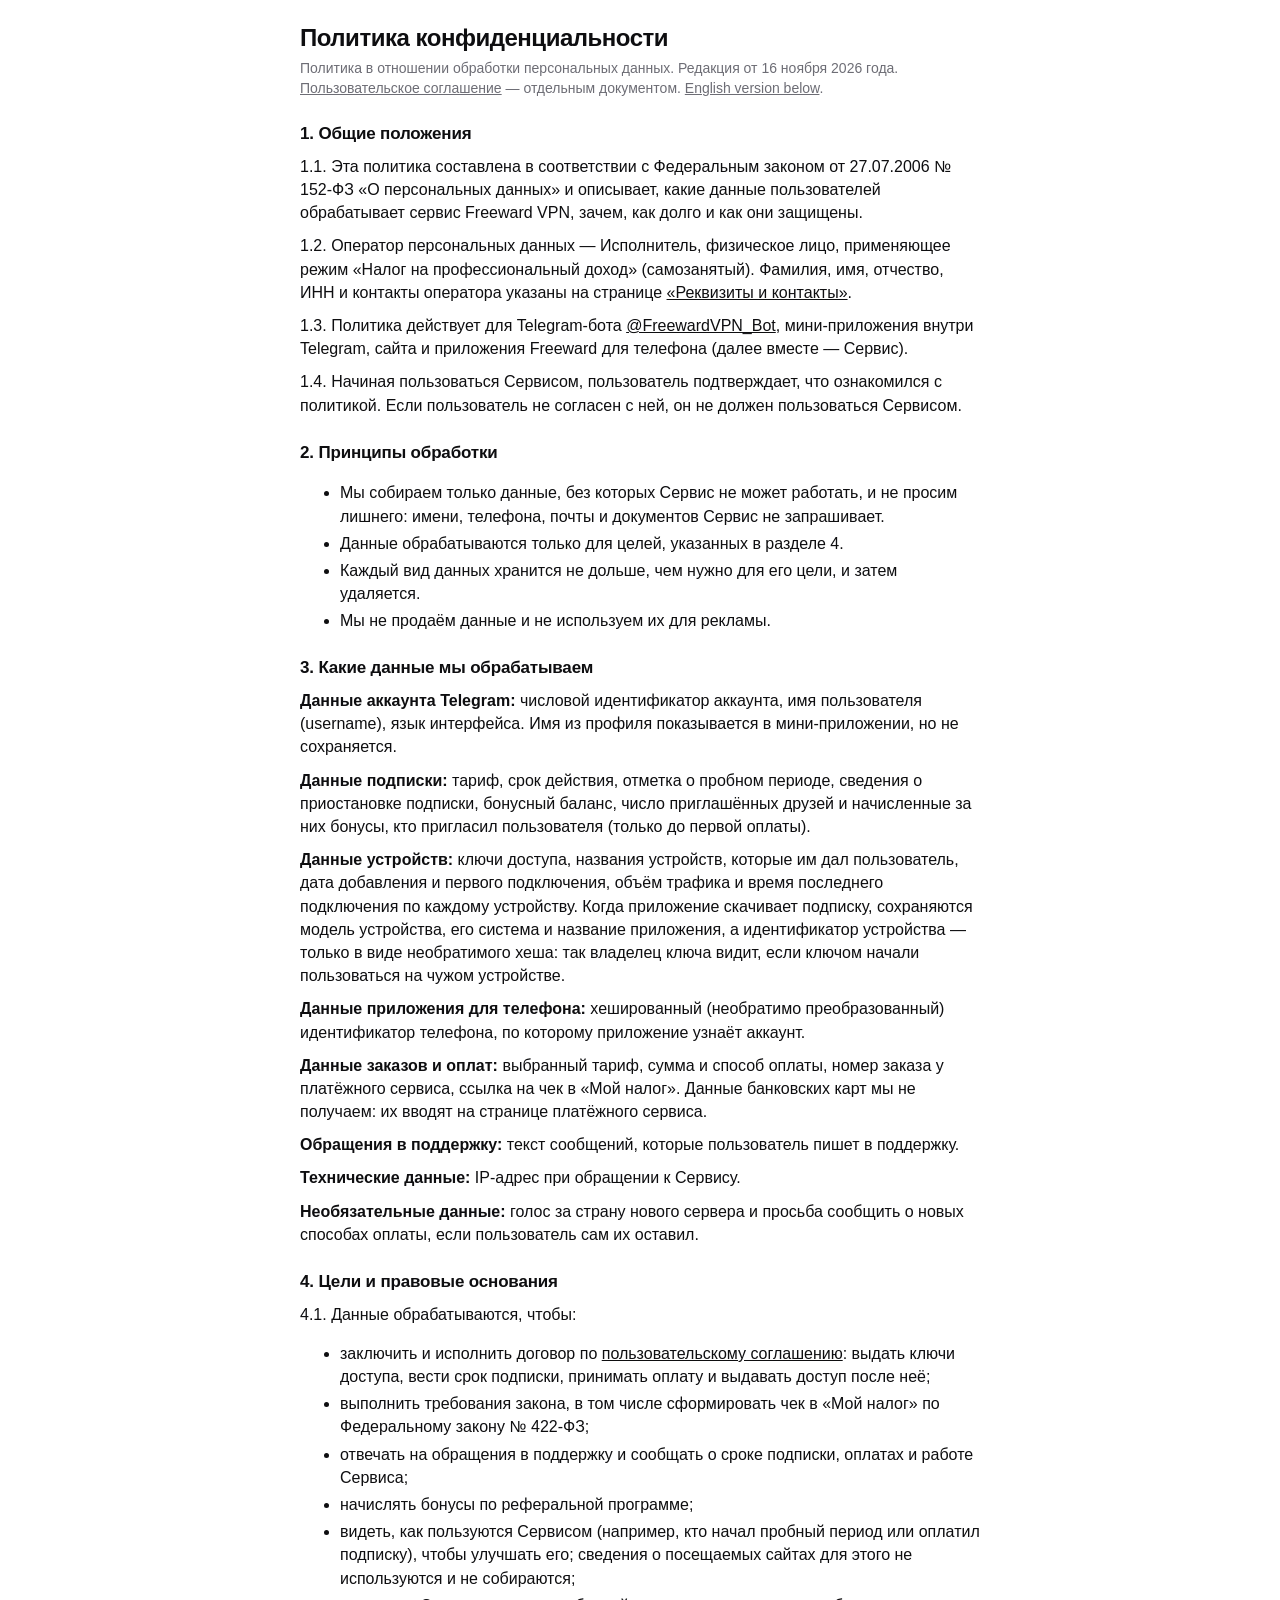
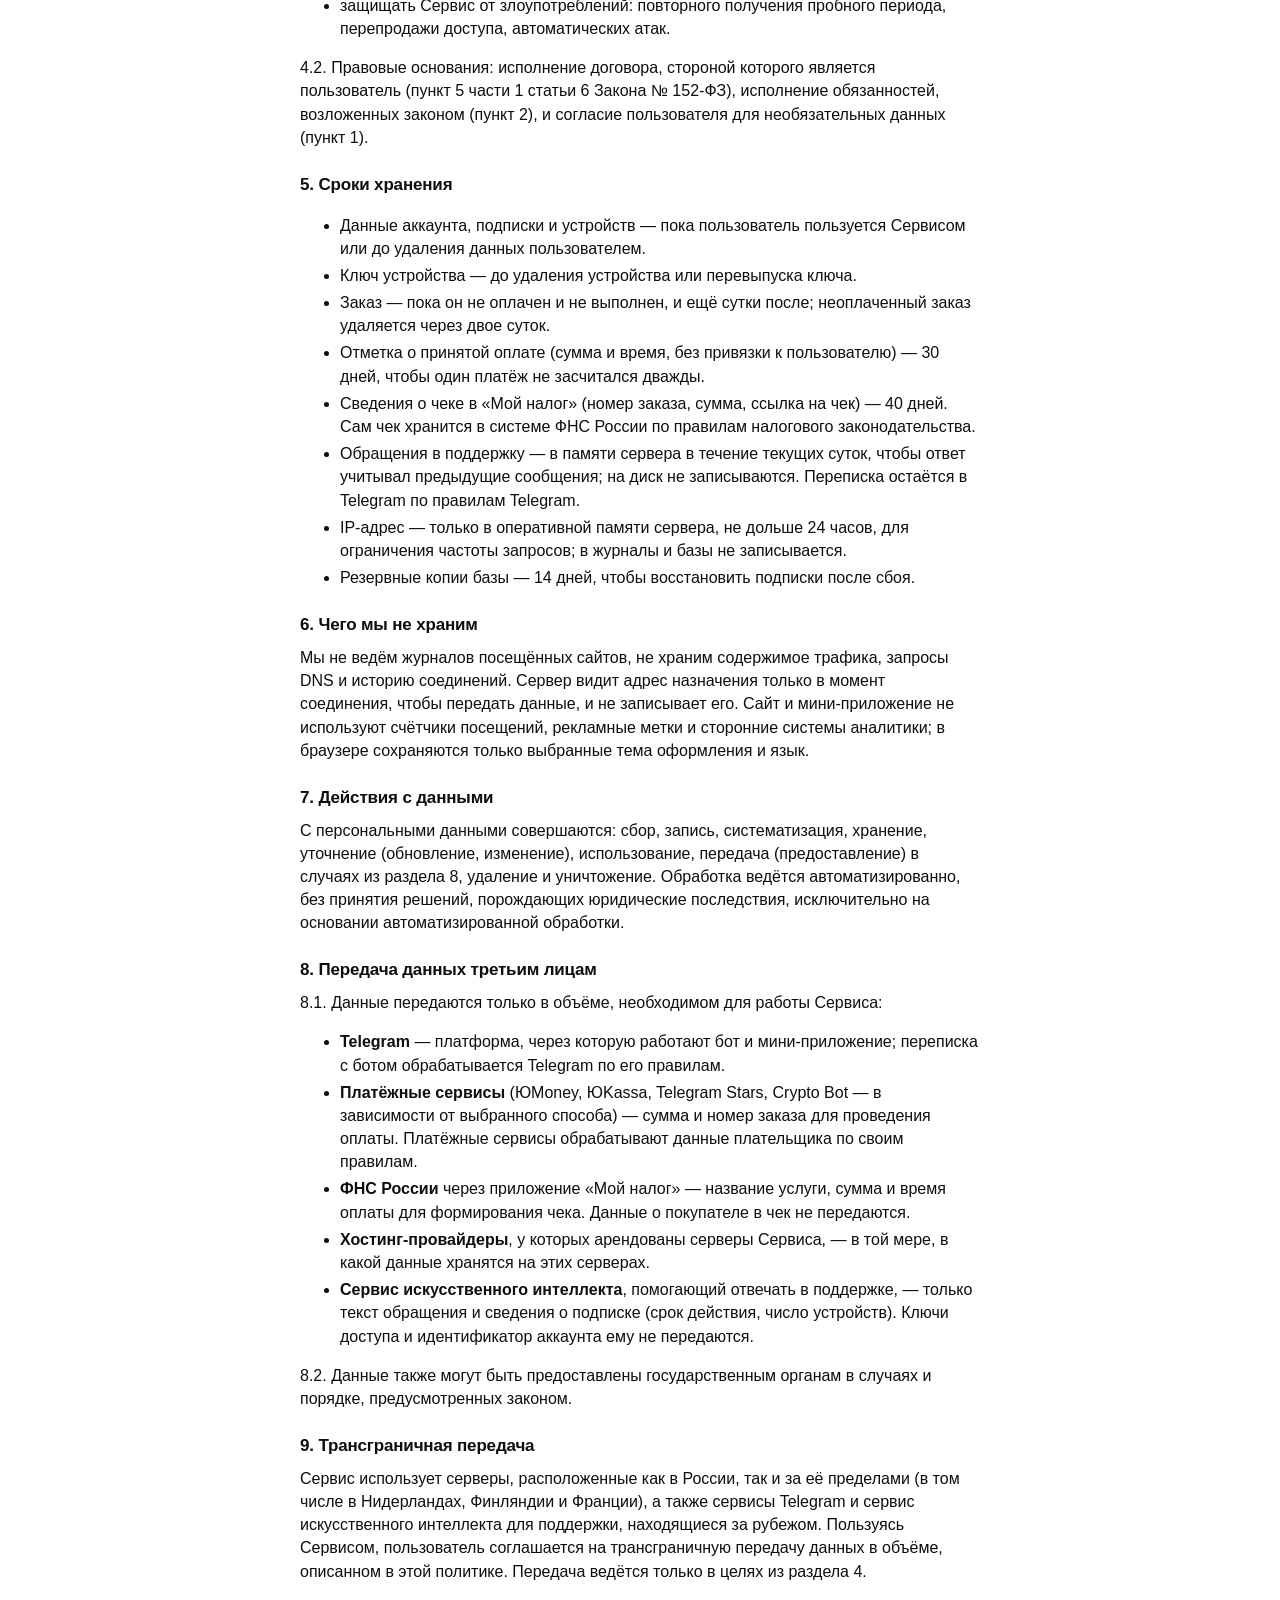
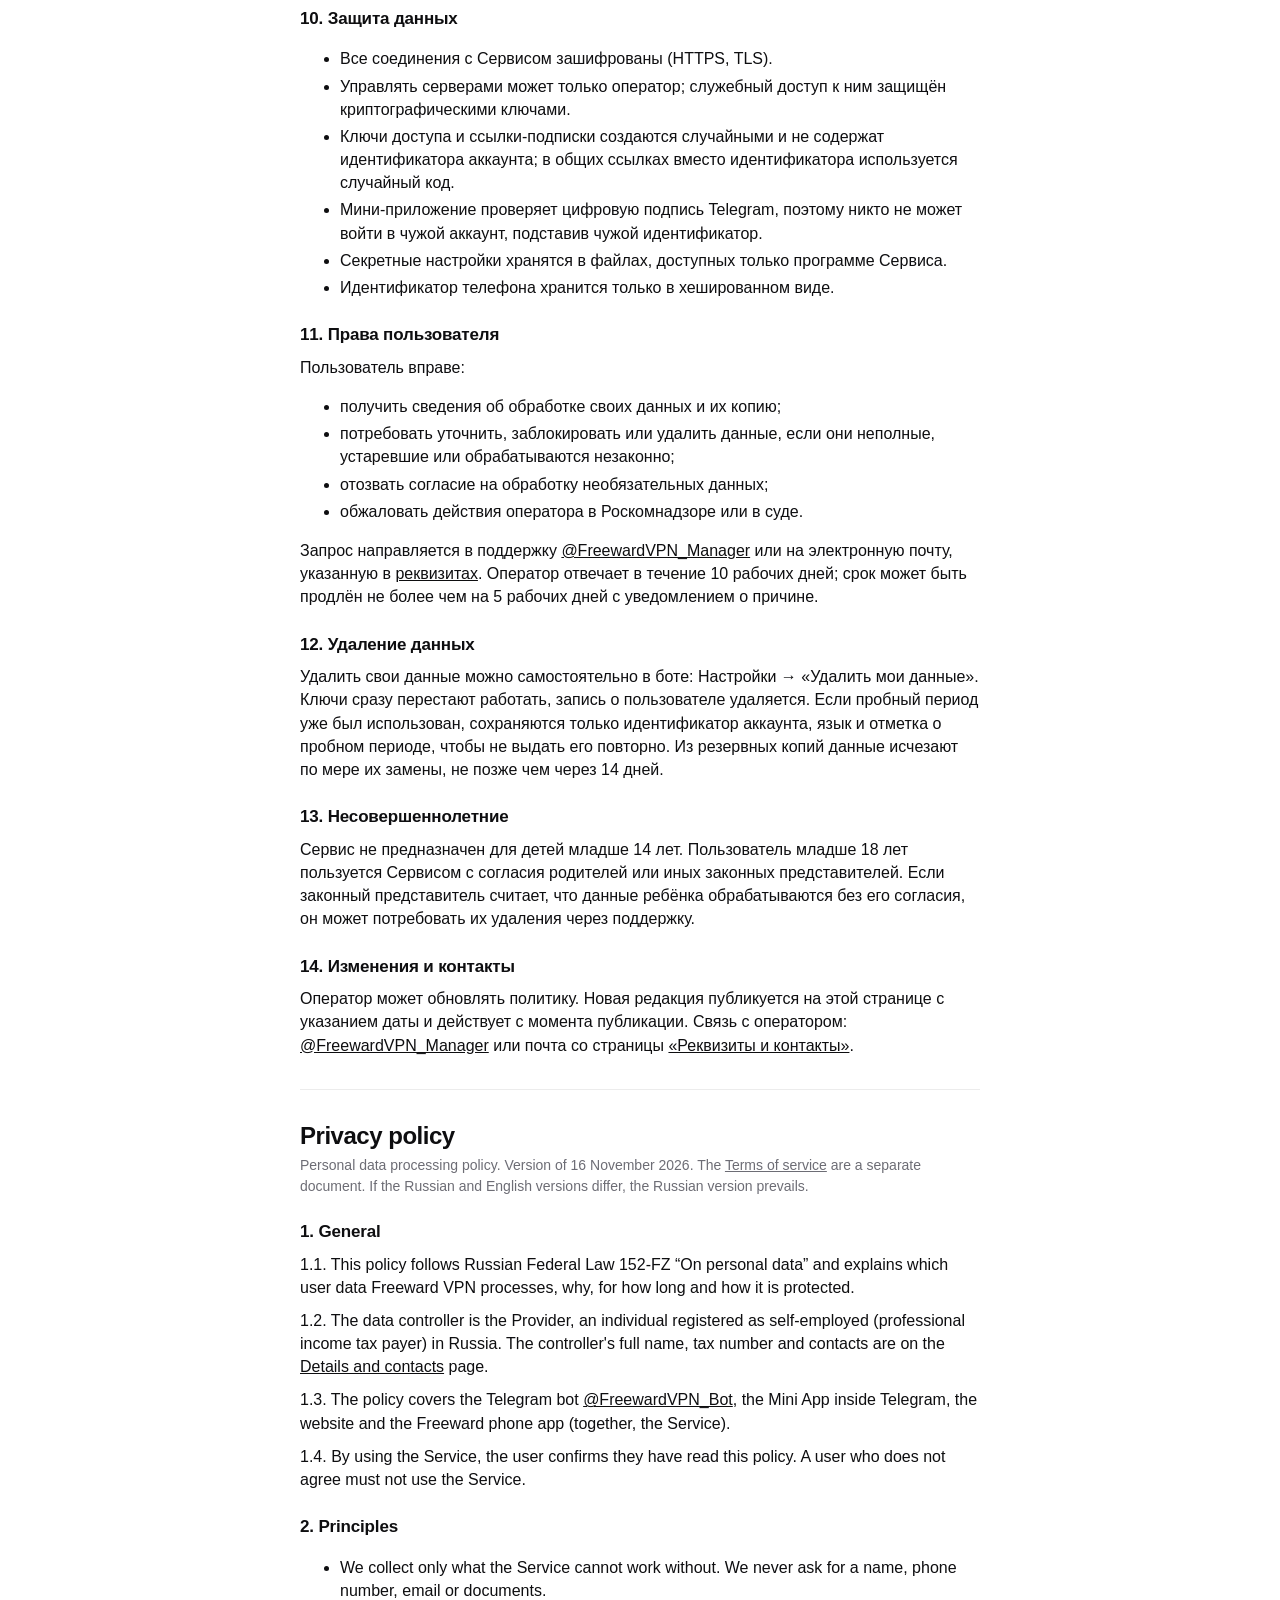
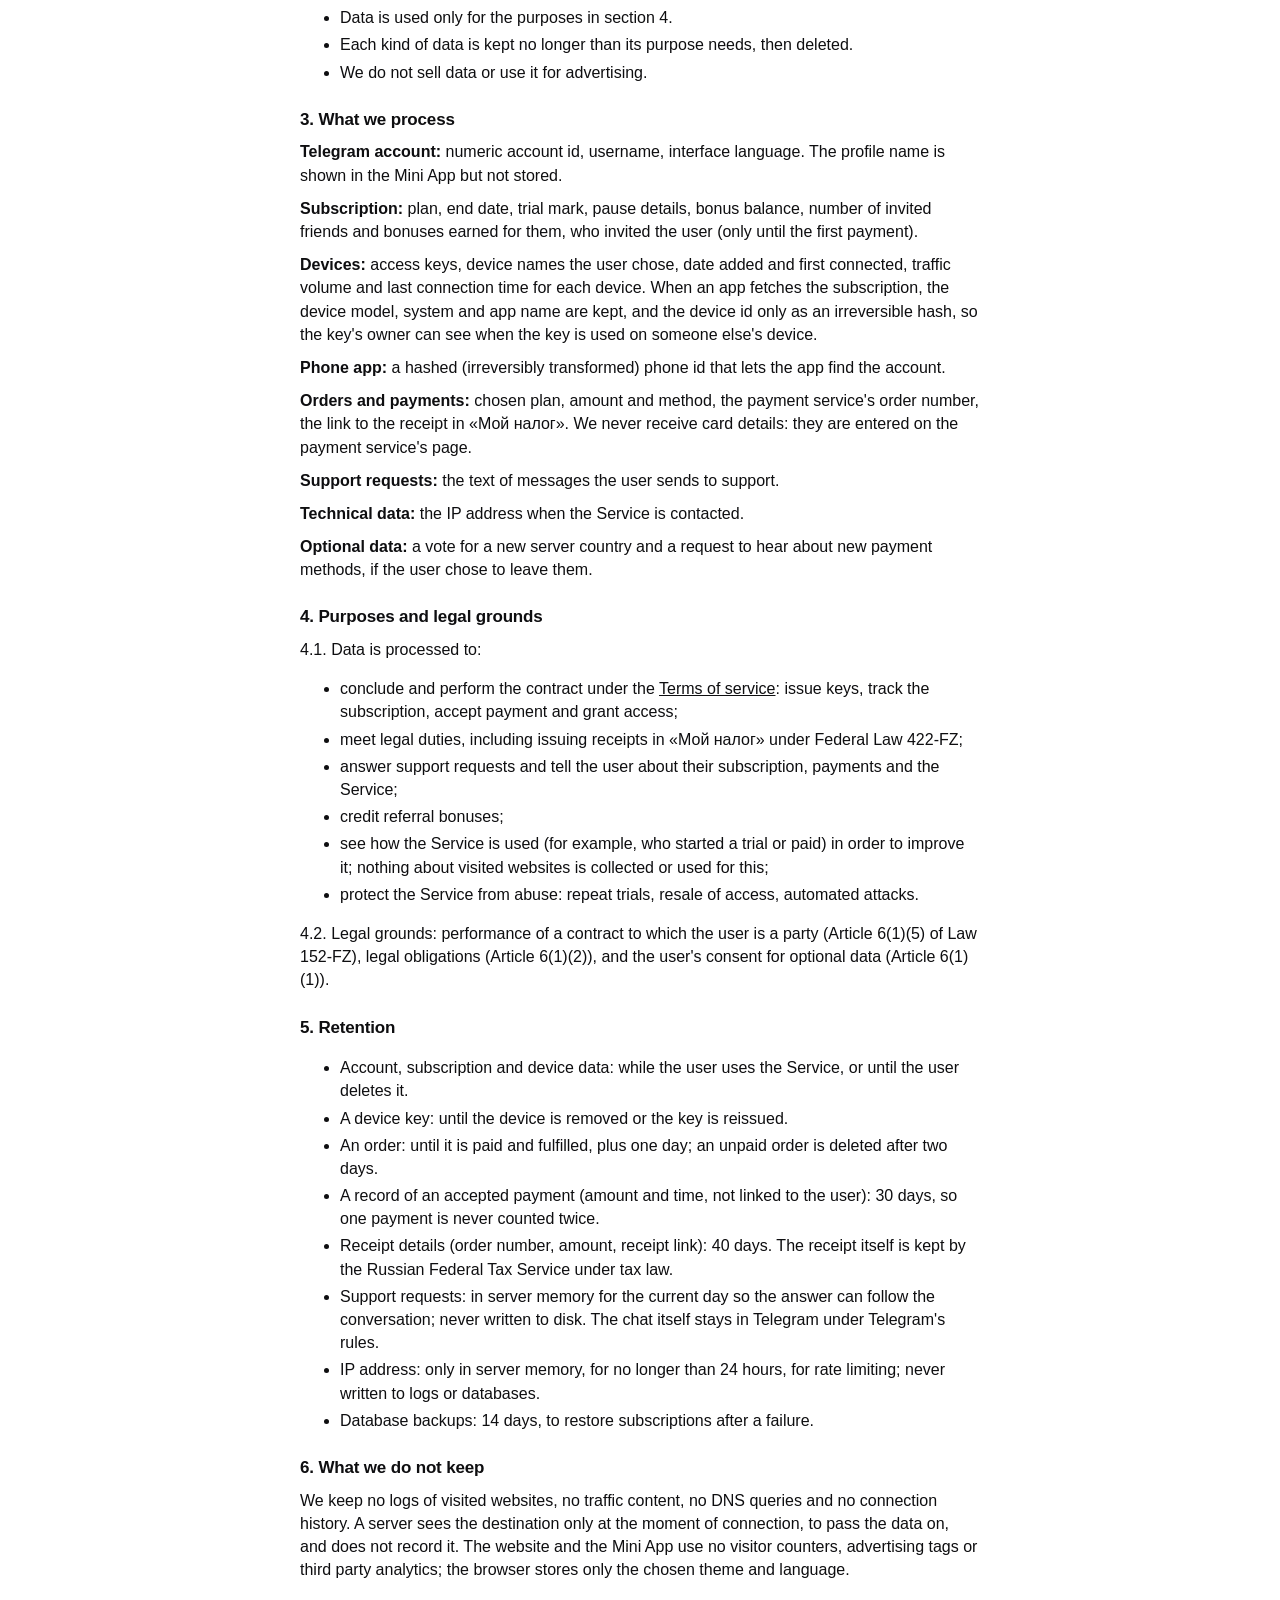
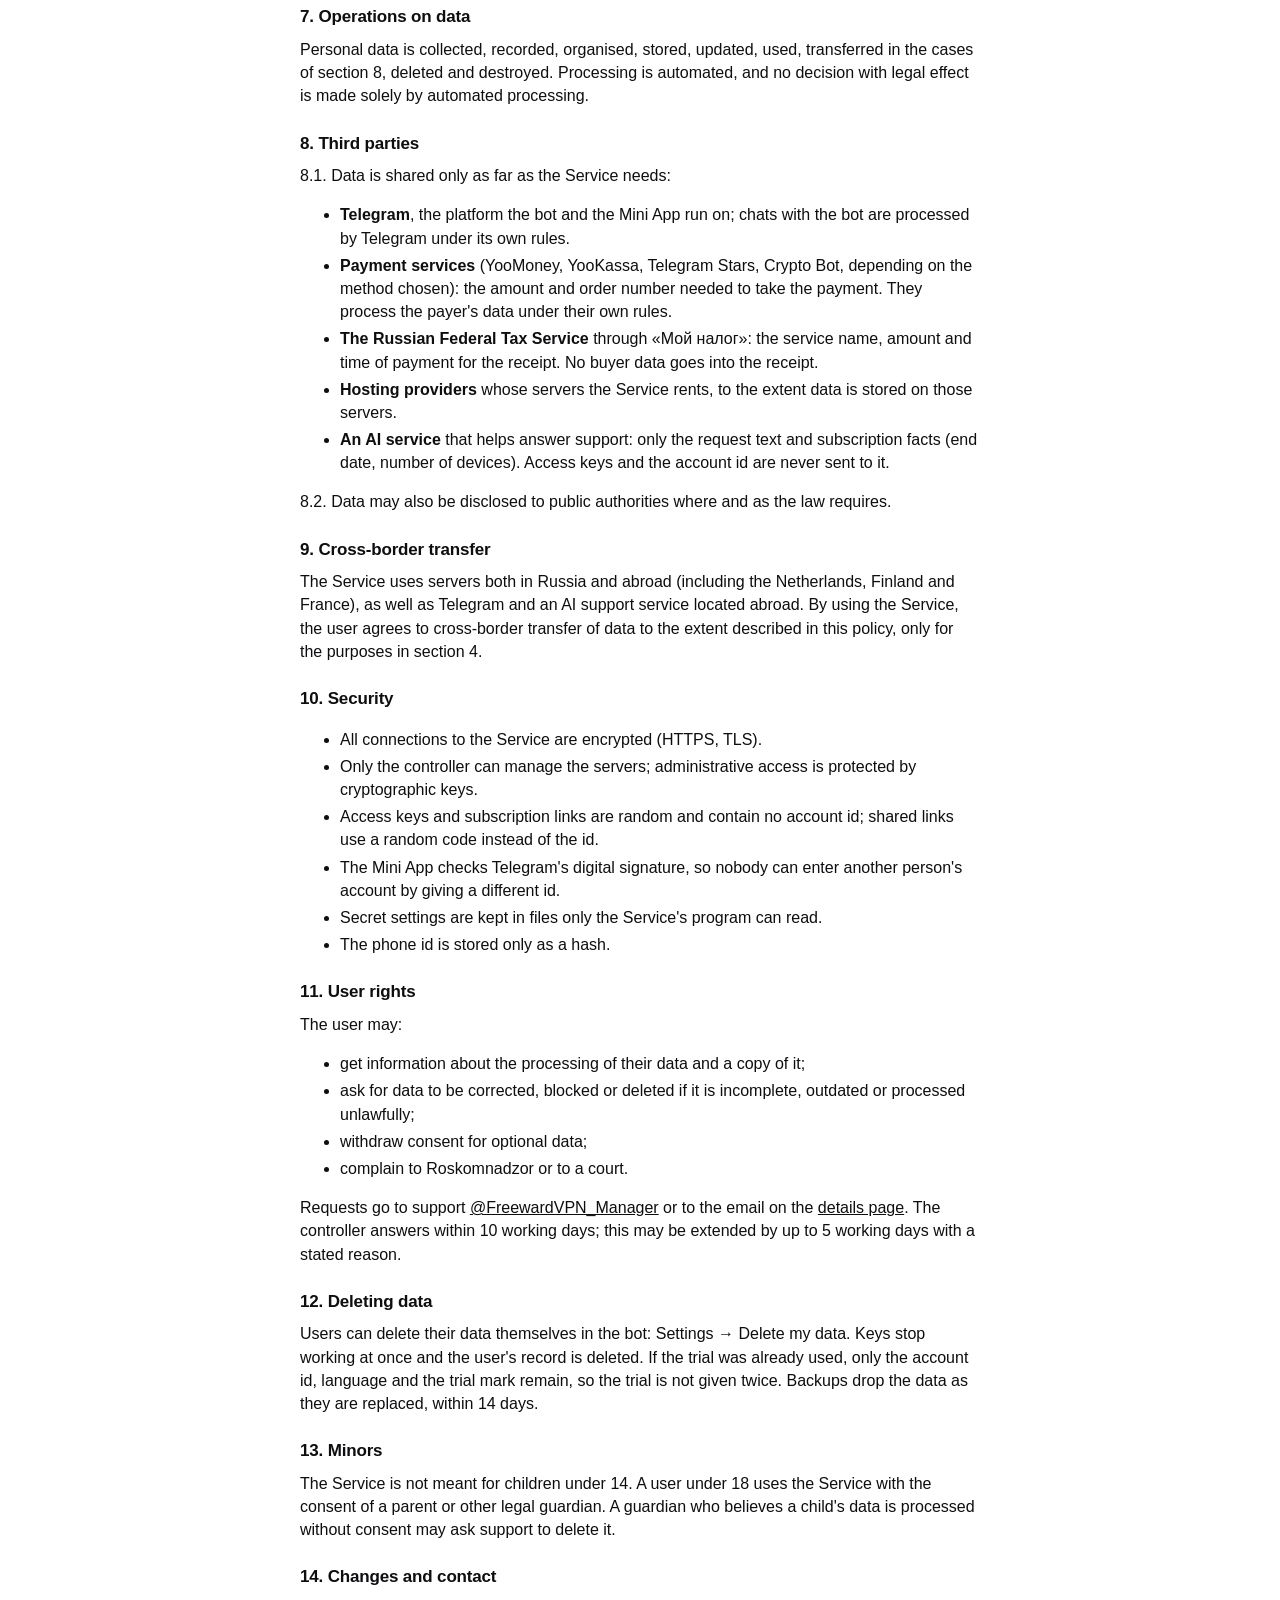
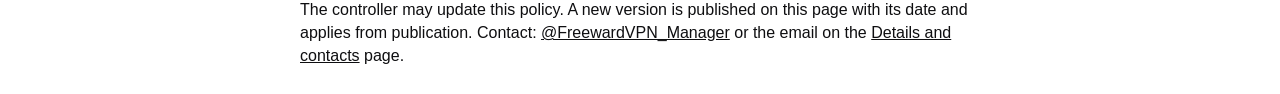
==== commit c4001b1b: "Sharing with friends allowed; new data described" ====
--- a/privacy.html
+++ b/privacy.html
@@ -28,7 +28,7 @@
     <h2>3. Какие данные мы обрабатываем</h2>
     <p><b>Данные аккаунта Telegram:</b> числовой идентификатор аккаунта, имя пользователя (username), язык интерфейса. Имя из профиля показывается в мини-приложении, но не сохраняется.</p>
     <p><b>Данные подписки:</b> тариф, срок действия, отметка о пробном периоде, сведения о приостановке подписки, бонусный баланс, число приглашённых друзей и начисленные за них бонусы, кто пригласил пользователя (только до первой оплаты).</p>
-    <p><b>Данные устройств:</b> ключи доступа, названия устройств, которые им дал пользователь, дата добавления и первого подключения, объём трафика и время последнего подключения по каждому устройству.</p>
+    <p><b>Данные устройств:</b> ключи доступа, названия устройств, которые им дал пользователь, дата добавления и первого подключения, объём трафика и время последнего подключения по каждому устройству. Когда приложение скачивает подписку, сохраняются модель устройства, его система и название приложения, а идентификатор устройства — только в виде необратимого хеша: так владелец ключа видит, если ключом начали пользоваться на чужом устройстве.</p>
     <p><b>Данные приложения для телефона:</b> хешированный (необратимо преобразованный) идентификатор телефона, по которому приложение узнаёт аккаунт.</p>
     <p><b>Данные заказов и оплат:</b> выбранный тариф, сумма и способ оплаты, номер заказа у платёжного сервиса, ссылка на чек в «Мой налог». Данные банковских карт мы не получаем: их вводят на странице платёжного сервиса.</p>
     <p><b>Обращения в поддержку:</b> текст сообщений, которые пользователь пишет в поддержку.</p>
@@ -42,6 +42,7 @@
       <li>выполнить требования закона, в том числе сформировать чек в «Мой налог» по Федеральному закону № 422-ФЗ;</li>
       <li>отвечать на обращения в поддержку и сообщать о сроке подписки, оплатах и работе Сервиса;</li>
       <li>начислять бонусы по реферальной программе;</li>
+      <li>видеть, как пользуются Сервисом (например, кто начал пробный период или оплатил подписку), чтобы улучшать его; сведения о посещаемых сайтах для этого не используются и не собираются;</li>
       <li>защищать Сервис от злоупотреблений: повторного получения пробного периода, перепродажи доступа, автоматических атак.</li>
     </ul>
     <p>4.2. Правовые основания: исполнение договора, стороной которого является пользователь (пункт 5 части 1 статьи 6 Закона № 152-ФЗ), исполнение обязанностей, возложенных законом (пункт 2), и согласие пользователя для необязательных данных (пункт 1).</p>
@@ -129,7 +130,7 @@
     <h2>3. What we process</h2>
     <p><b>Telegram account:</b> numeric account id, username, interface language. The profile name is shown in the Mini App but not stored.</p>
     <p><b>Subscription:</b> plan, end date, trial mark, pause details, bonus balance, number of invited friends and bonuses earned for them, who invited the user (only until the first payment).</p>
-    <p><b>Devices:</b> access keys, device names the user chose, date added and first connected, traffic volume and last connection time for each device.</p>
+    <p><b>Devices:</b> access keys, device names the user chose, date added and first connected, traffic volume and last connection time for each device. When an app fetches the subscription, the device model, system and app name are kept, and the device id only as an irreversible hash, so the key's owner can see when the key is used on someone else's device.</p>
     <p><b>Phone app:</b> a hashed (irreversibly transformed) phone id that lets the app find the account.</p>
     <p><b>Orders and payments:</b> chosen plan, amount and method, the payment service's order number, the link to the receipt in «Мой налог». We never receive card details: they are entered on the payment service's page.</p>
     <p><b>Support requests:</b> the text of messages the user sends to support.</p>
@@ -143,6 +144,7 @@
       <li>meet legal duties, including issuing receipts in «Мой налог» under Federal Law 422-FZ;</li>
       <li>answer support requests and tell the user about their subscription, payments and the Service;</li>
       <li>credit referral bonuses;</li>
+      <li>see how the Service is used (for example, who started a trial or paid) in order to improve it; nothing about visited websites is collected or used for this;</li>
       <li>protect the Service from abuse: repeat trials, resale of access, automated attacks.</li>
     </ul>
     <p>4.2. Legal grounds: performance of a contract to which the user is a party (Article 6(1)(5) of Law 152-FZ), legal obligations (Article 6(1)(2)), and the user's consent for optional data (Article 6(1)(1)).</p>
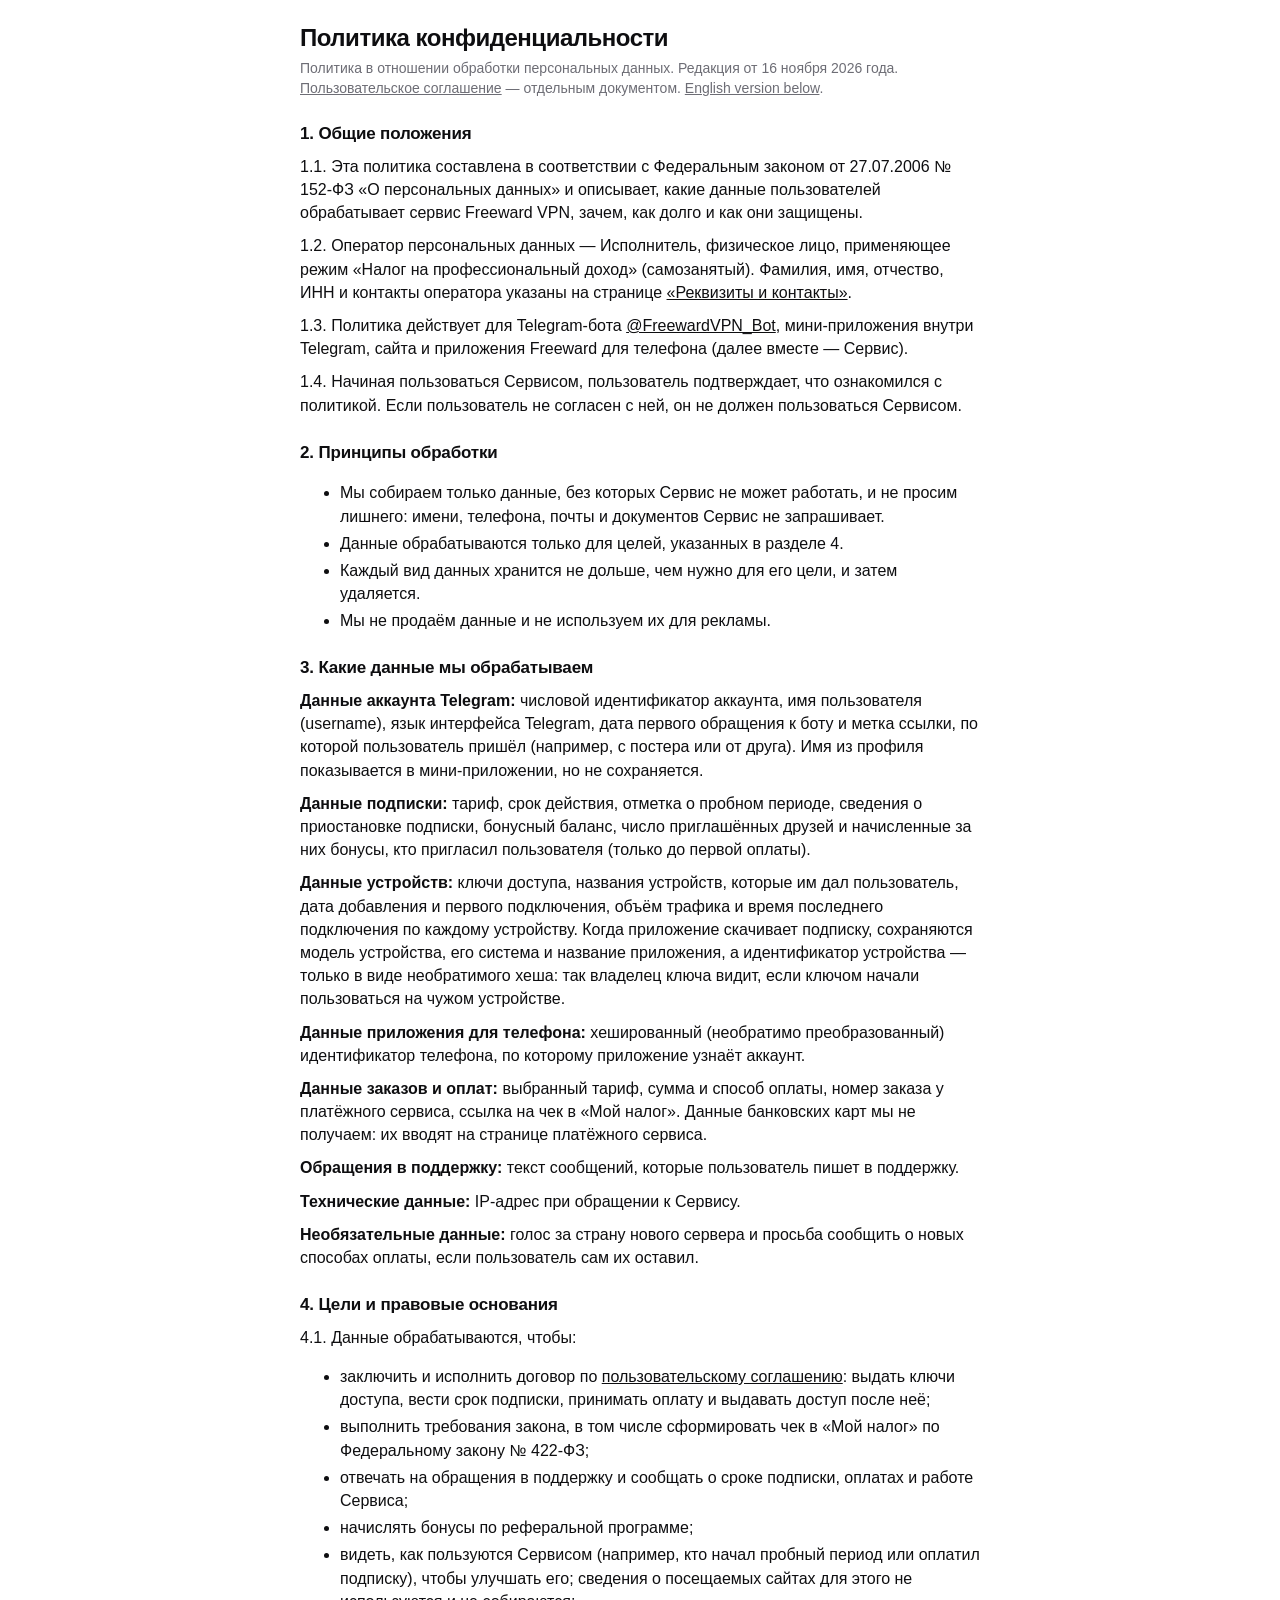
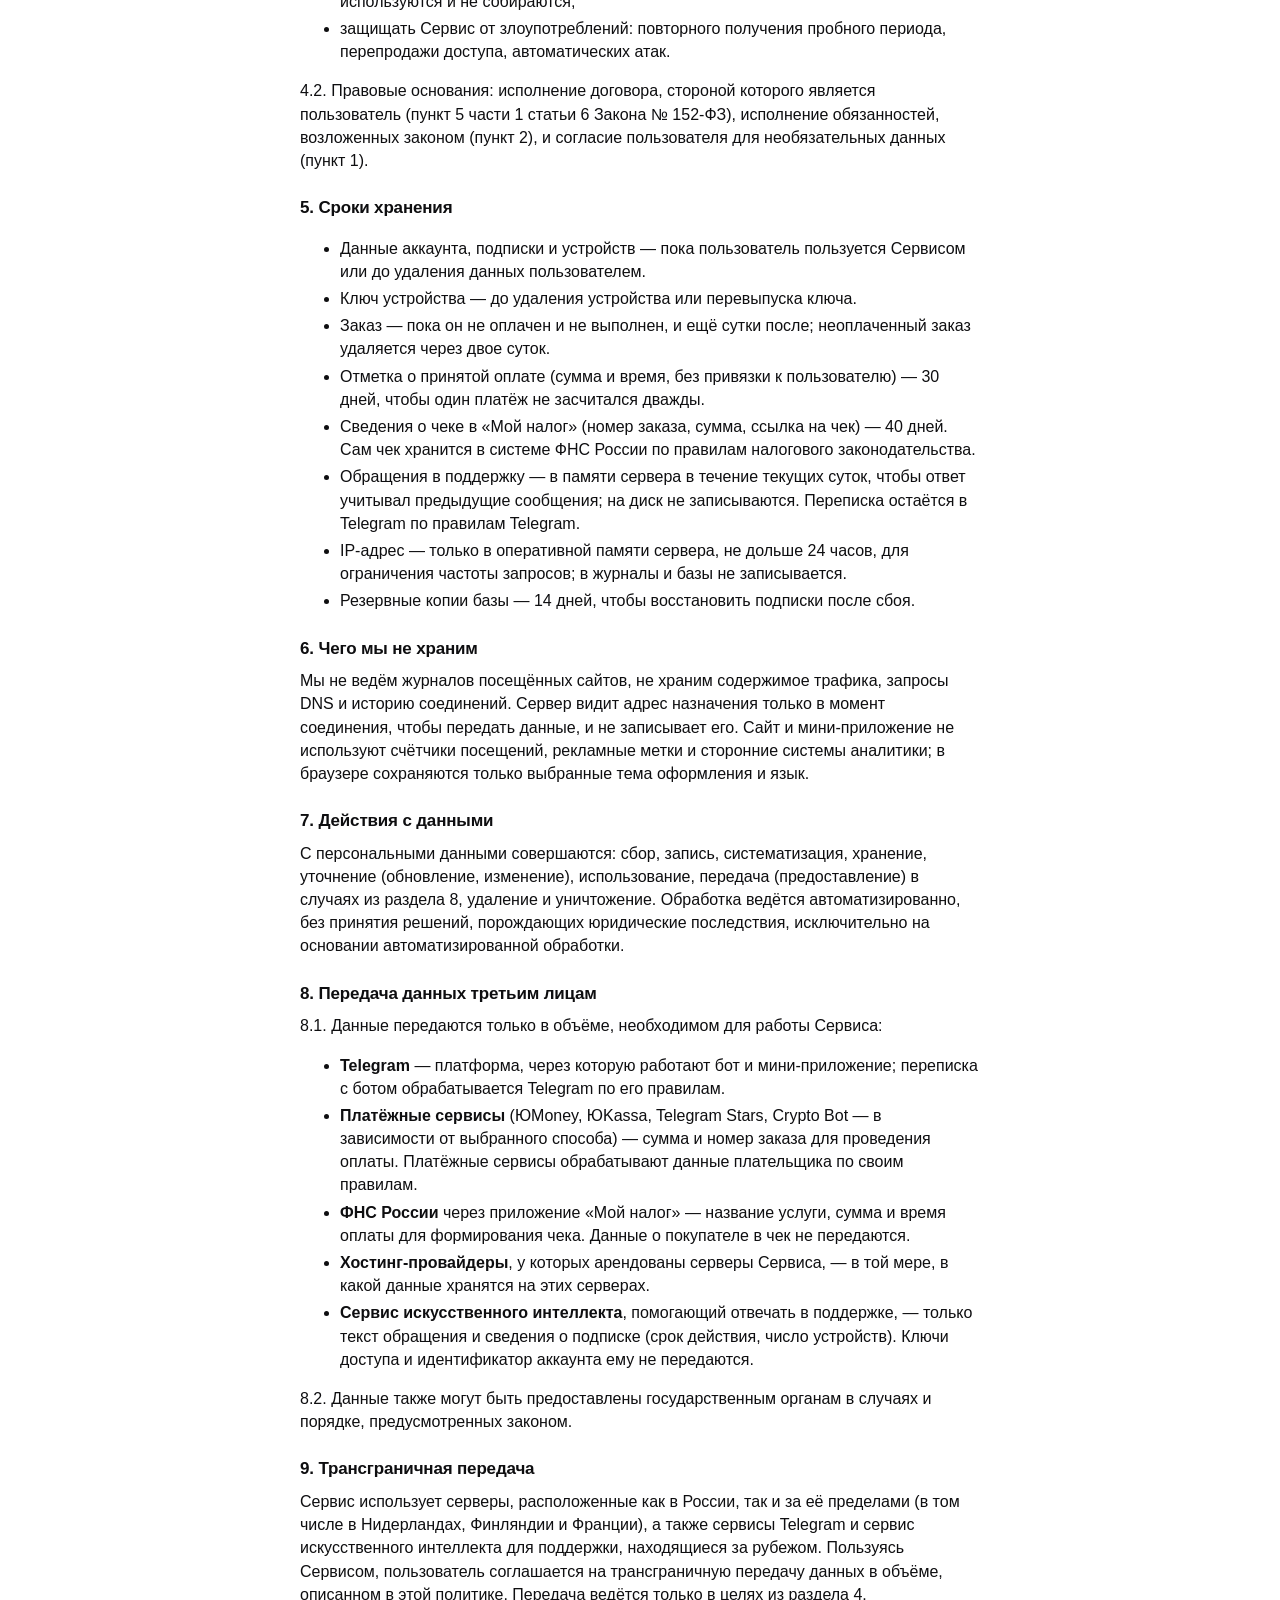
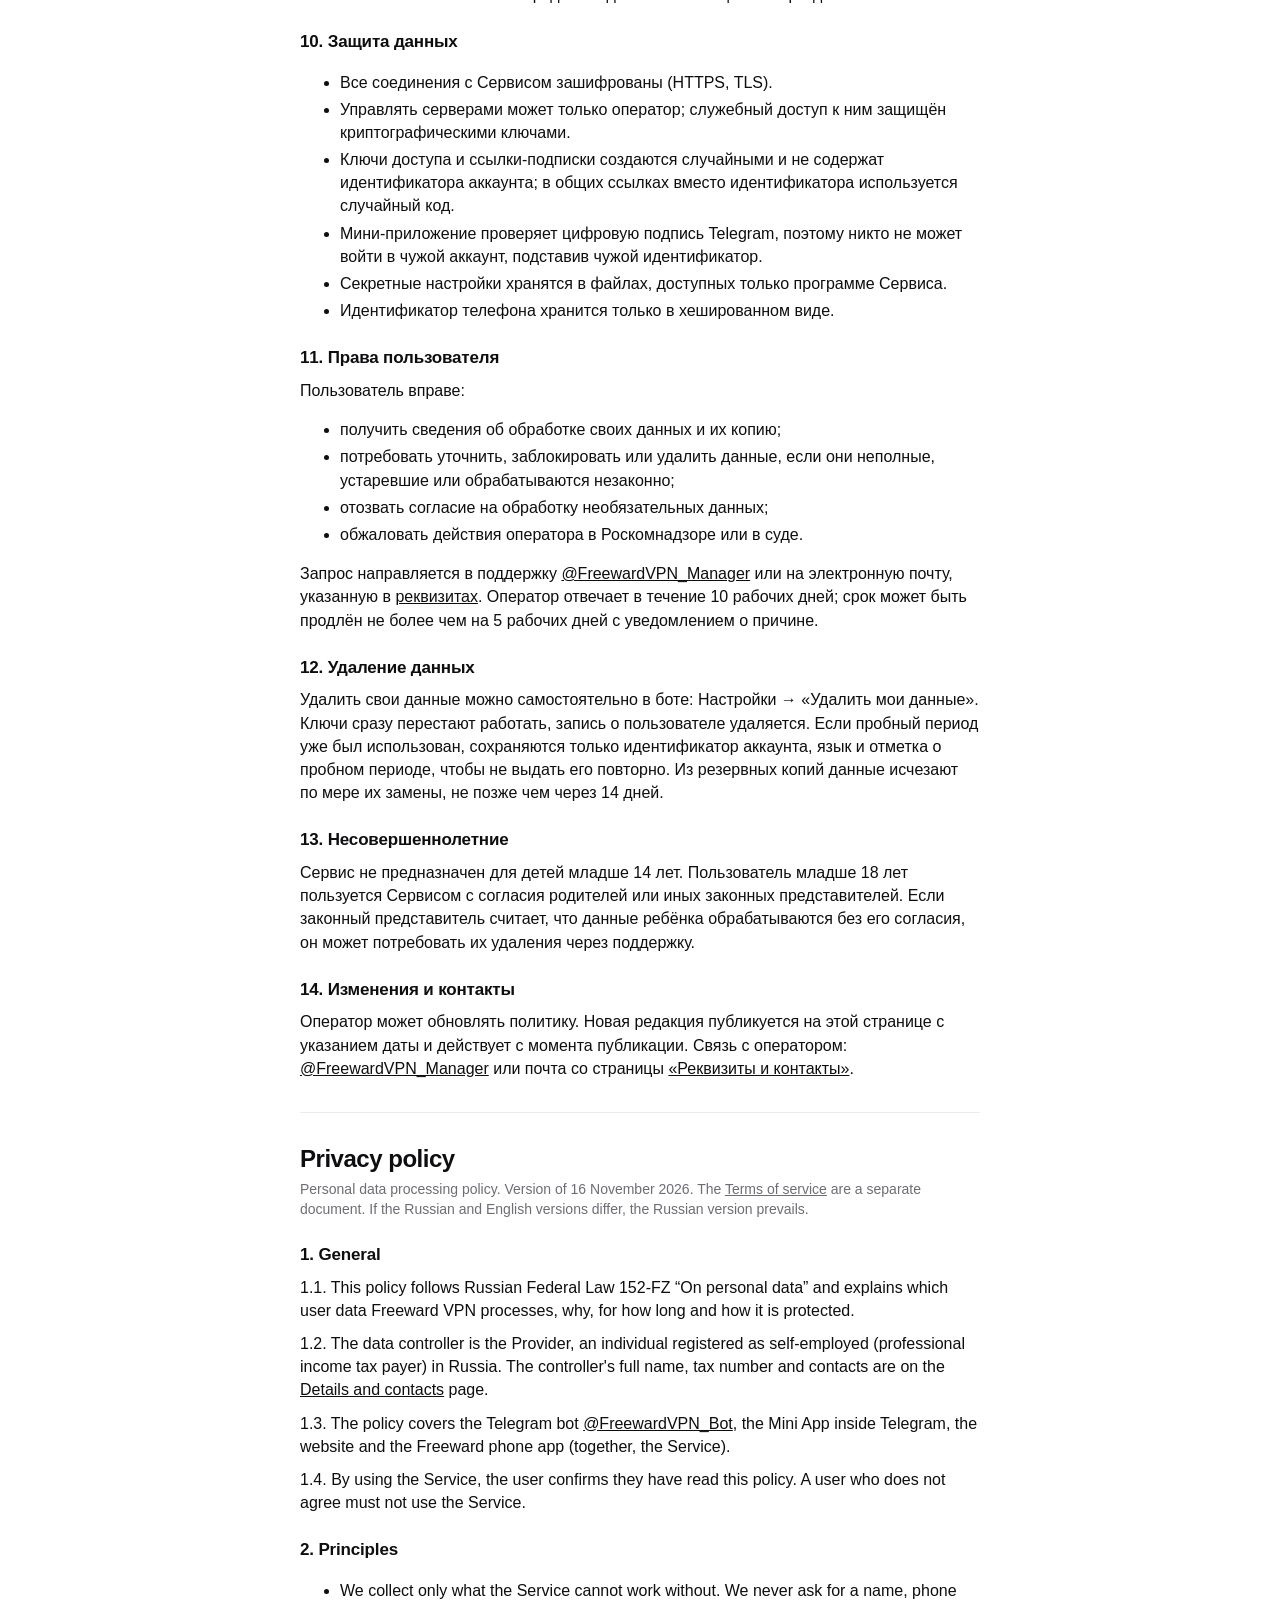
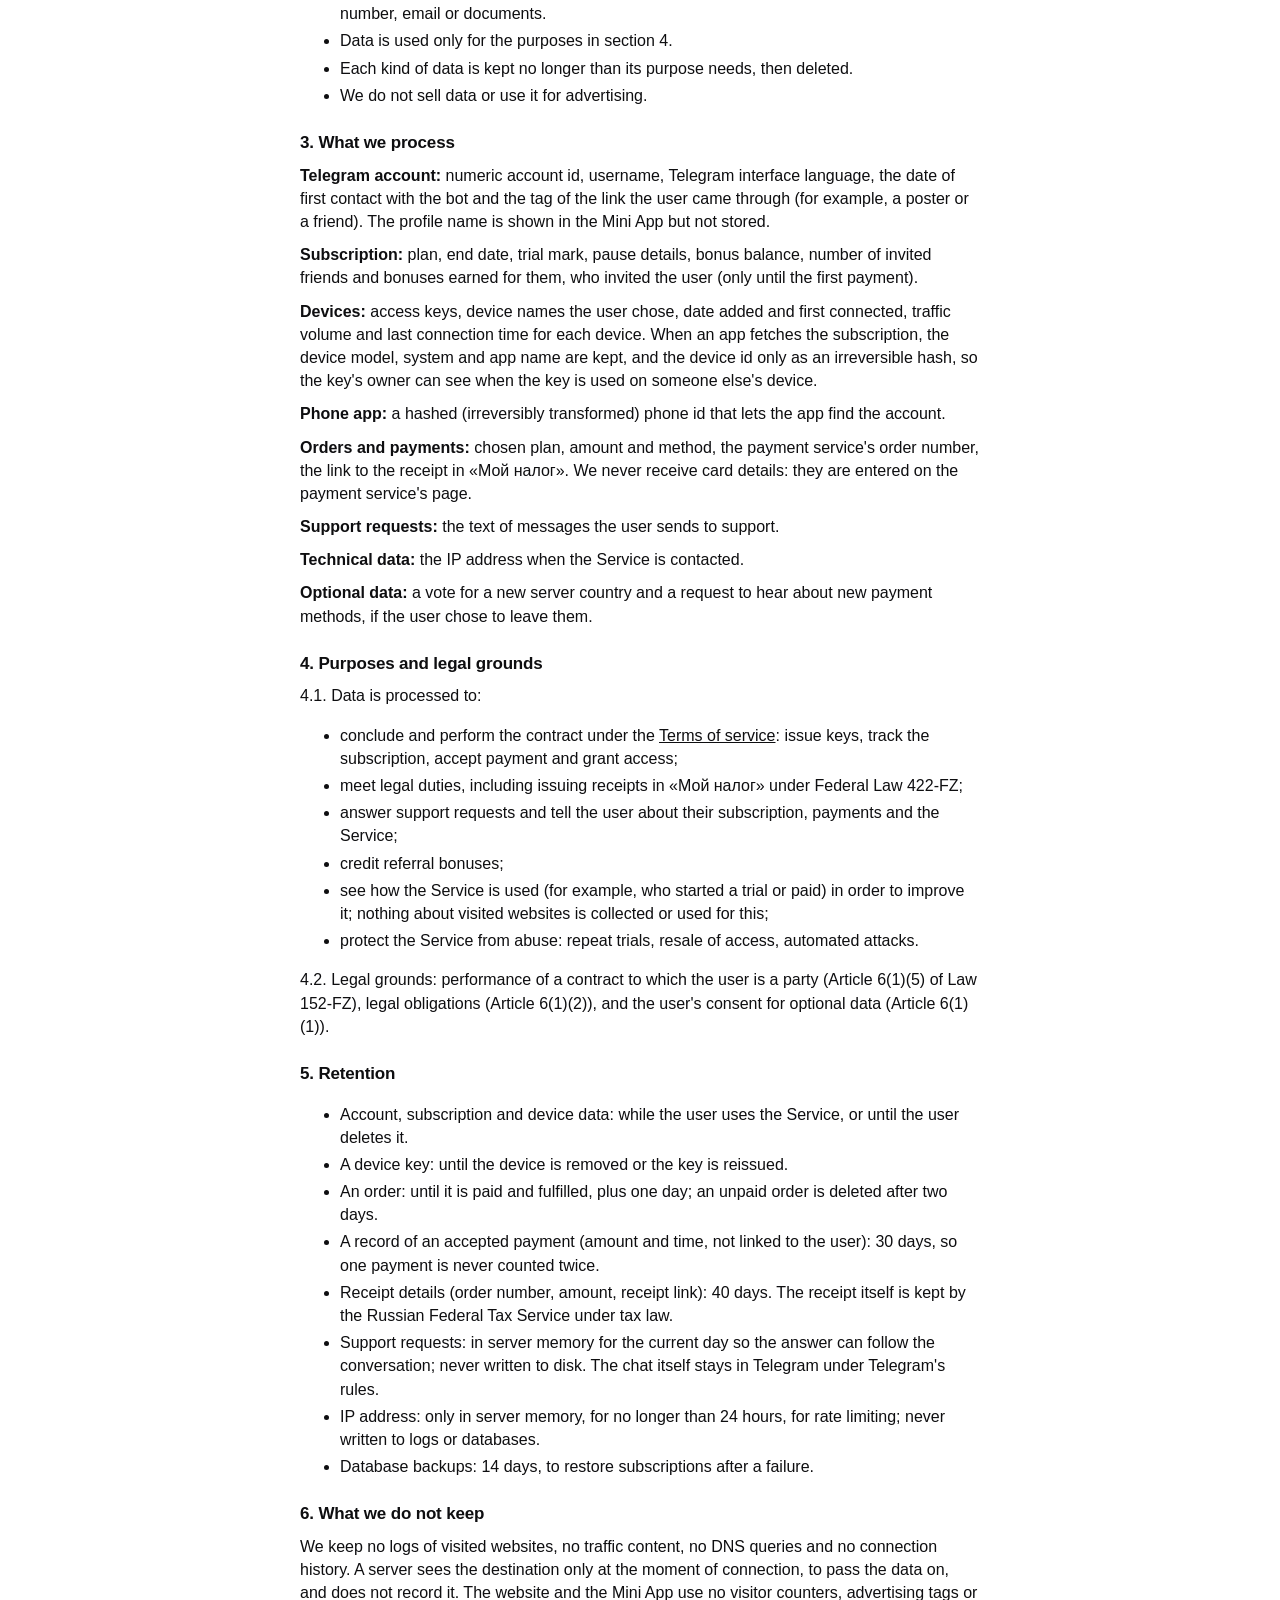
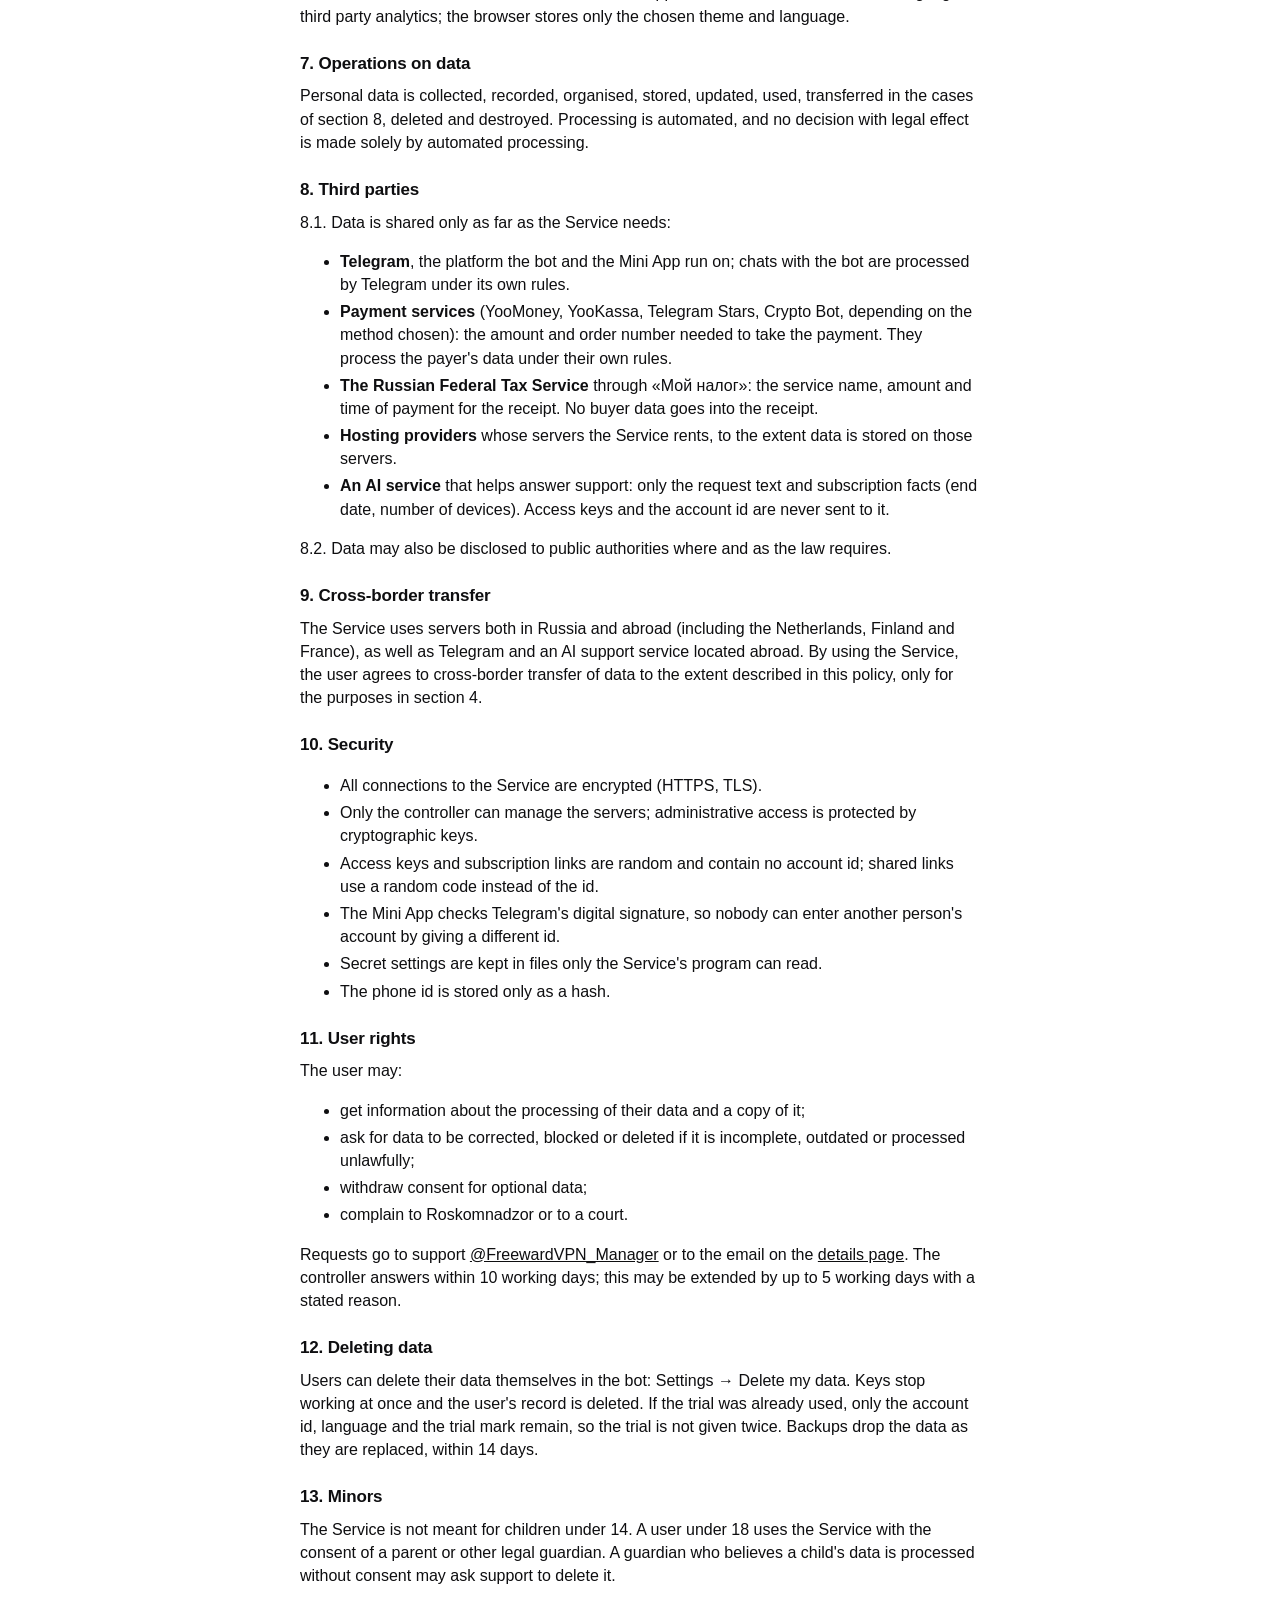
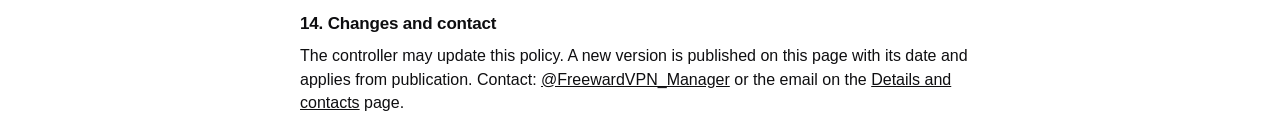
==== commit 2e5c293c: "Privacy: arrival tag and language" ====
--- a/privacy.html
+++ b/privacy.html
@@ -26,7 +26,7 @@
     </ul>
 
     <h2>3. Какие данные мы обрабатываем</h2>
-    <p><b>Данные аккаунта Telegram:</b> числовой идентификатор аккаунта, имя пользователя (username), язык интерфейса. Имя из профиля показывается в мини-приложении, но не сохраняется.</p>
+    <p><b>Данные аккаунта Telegram:</b> числовой идентификатор аккаунта, имя пользователя (username), язык интерфейса Telegram, дата первого обращения к боту и метка ссылки, по которой пользователь пришёл (например, с постера или от друга). Имя из профиля показывается в мини-приложении, но не сохраняется.</p>
     <p><b>Данные подписки:</b> тариф, срок действия, отметка о пробном периоде, сведения о приостановке подписки, бонусный баланс, число приглашённых друзей и начисленные за них бонусы, кто пригласил пользователя (только до первой оплаты).</p>
     <p><b>Данные устройств:</b> ключи доступа, названия устройств, которые им дал пользователь, дата добавления и первого подключения, объём трафика и время последнего подключения по каждому устройству. Когда приложение скачивает подписку, сохраняются модель устройства, его система и название приложения, а идентификатор устройства — только в виде необратимого хеша: так владелец ключа видит, если ключом начали пользоваться на чужом устройстве.</p>
     <p><b>Данные приложения для телефона:</b> хешированный (необратимо преобразованный) идентификатор телефона, по которому приложение узнаёт аккаунт.</p>
@@ -128,7 +128,7 @@
     </ul>
 
     <h2>3. What we process</h2>
-    <p><b>Telegram account:</b> numeric account id, username, interface language. The profile name is shown in the Mini App but not stored.</p>
+    <p><b>Telegram account:</b> numeric account id, username, Telegram interface language, the date of first contact with the bot and the tag of the link the user came through (for example, a poster or a friend). The profile name is shown in the Mini App but not stored.</p>
     <p><b>Subscription:</b> plan, end date, trial mark, pause details, bonus balance, number of invited friends and bonuses earned for them, who invited the user (only until the first payment).</p>
     <p><b>Devices:</b> access keys, device names the user chose, date added and first connected, traffic volume and last connection time for each device. When an app fetches the subscription, the device model, system and app name are kept, and the device id only as an irreversible hash, so the key's owner can see when the key is used on someone else's device.</p>
     <p><b>Phone app:</b> a hashed (irreversibly transformed) phone id that lets the app find the account.</p>
